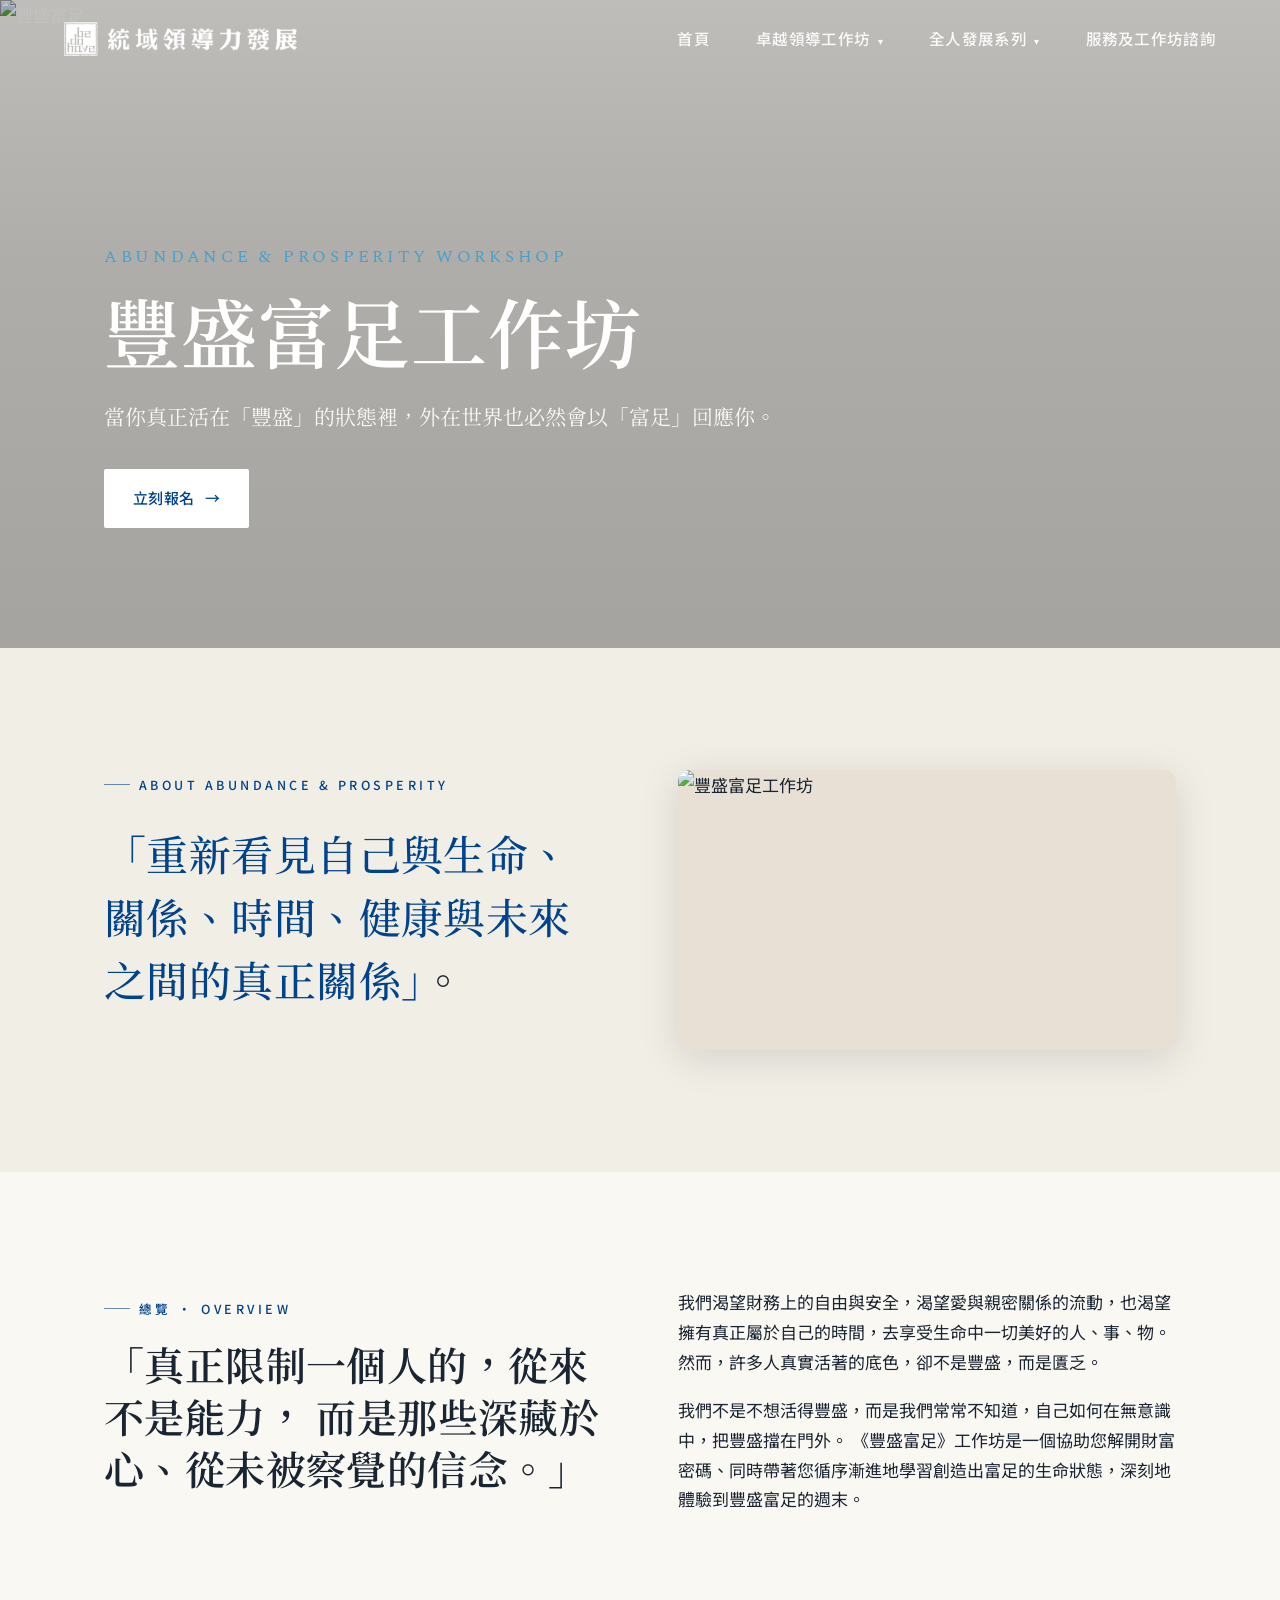
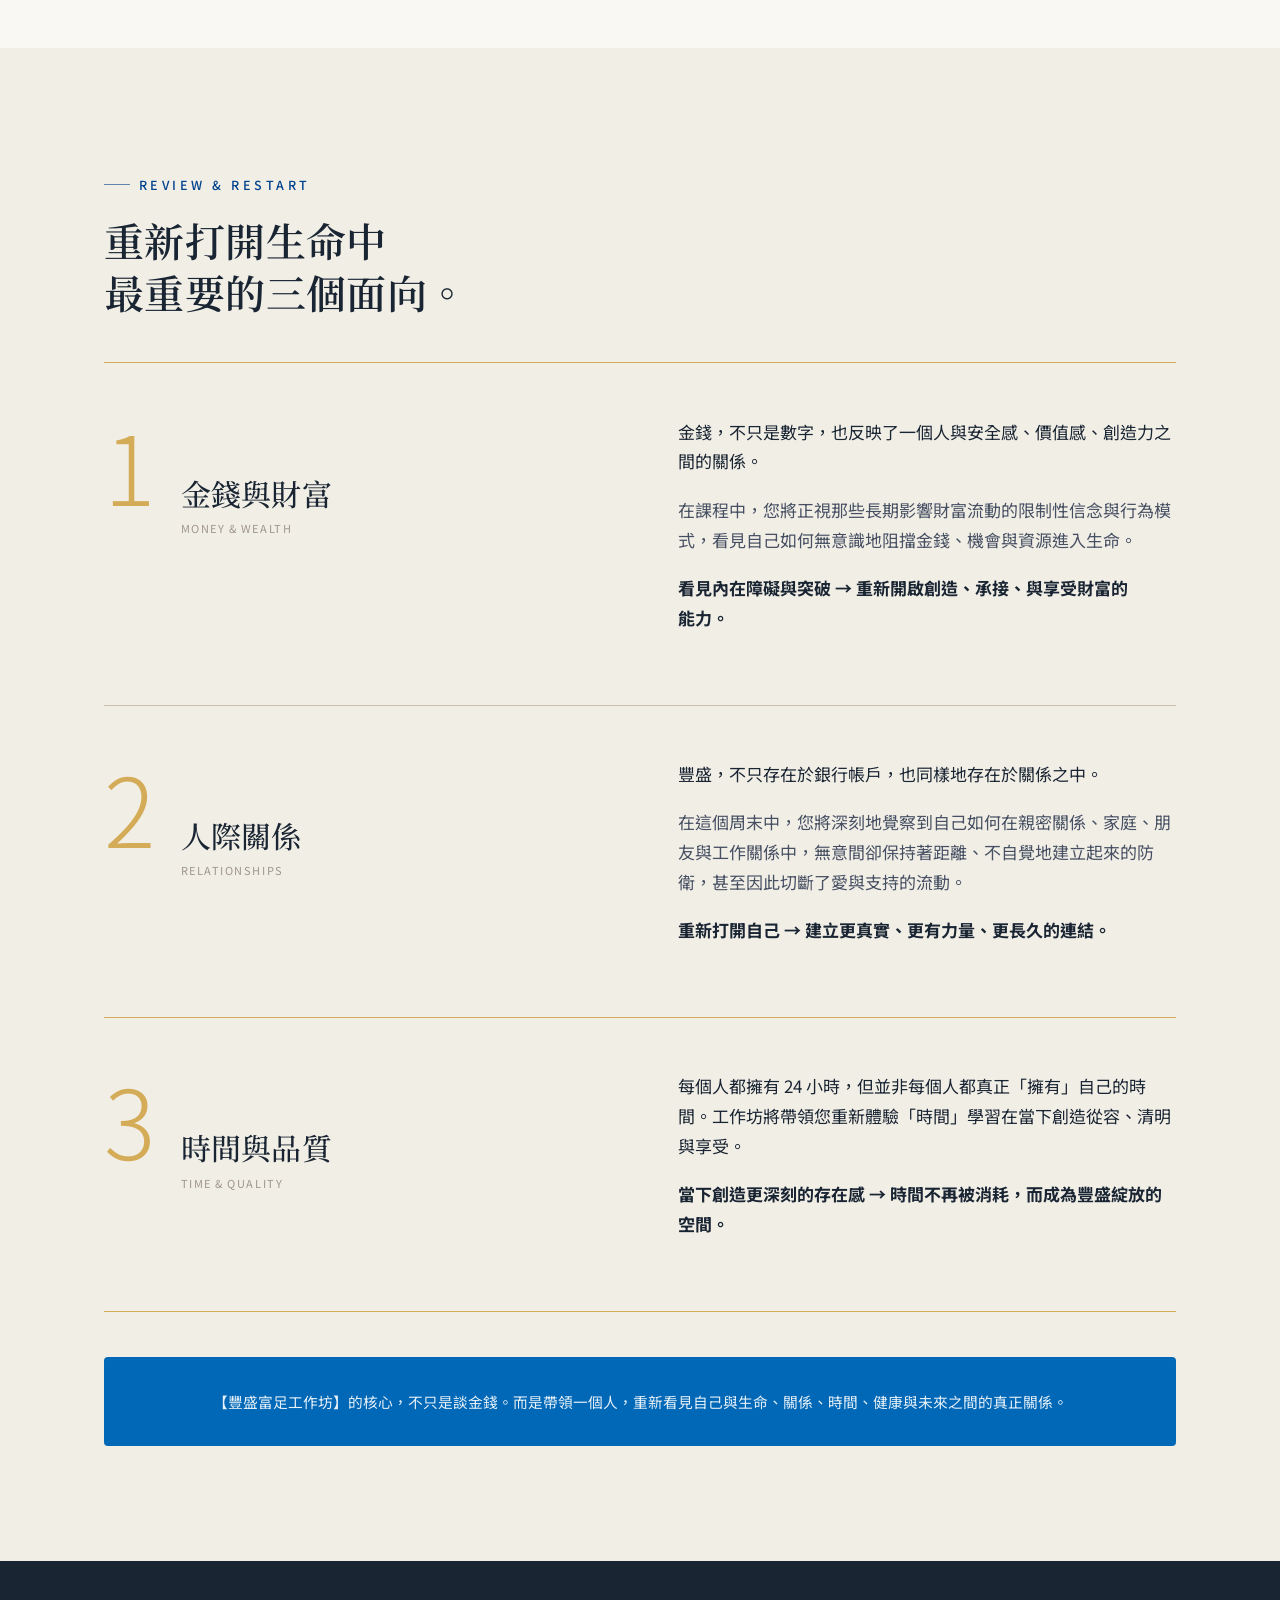
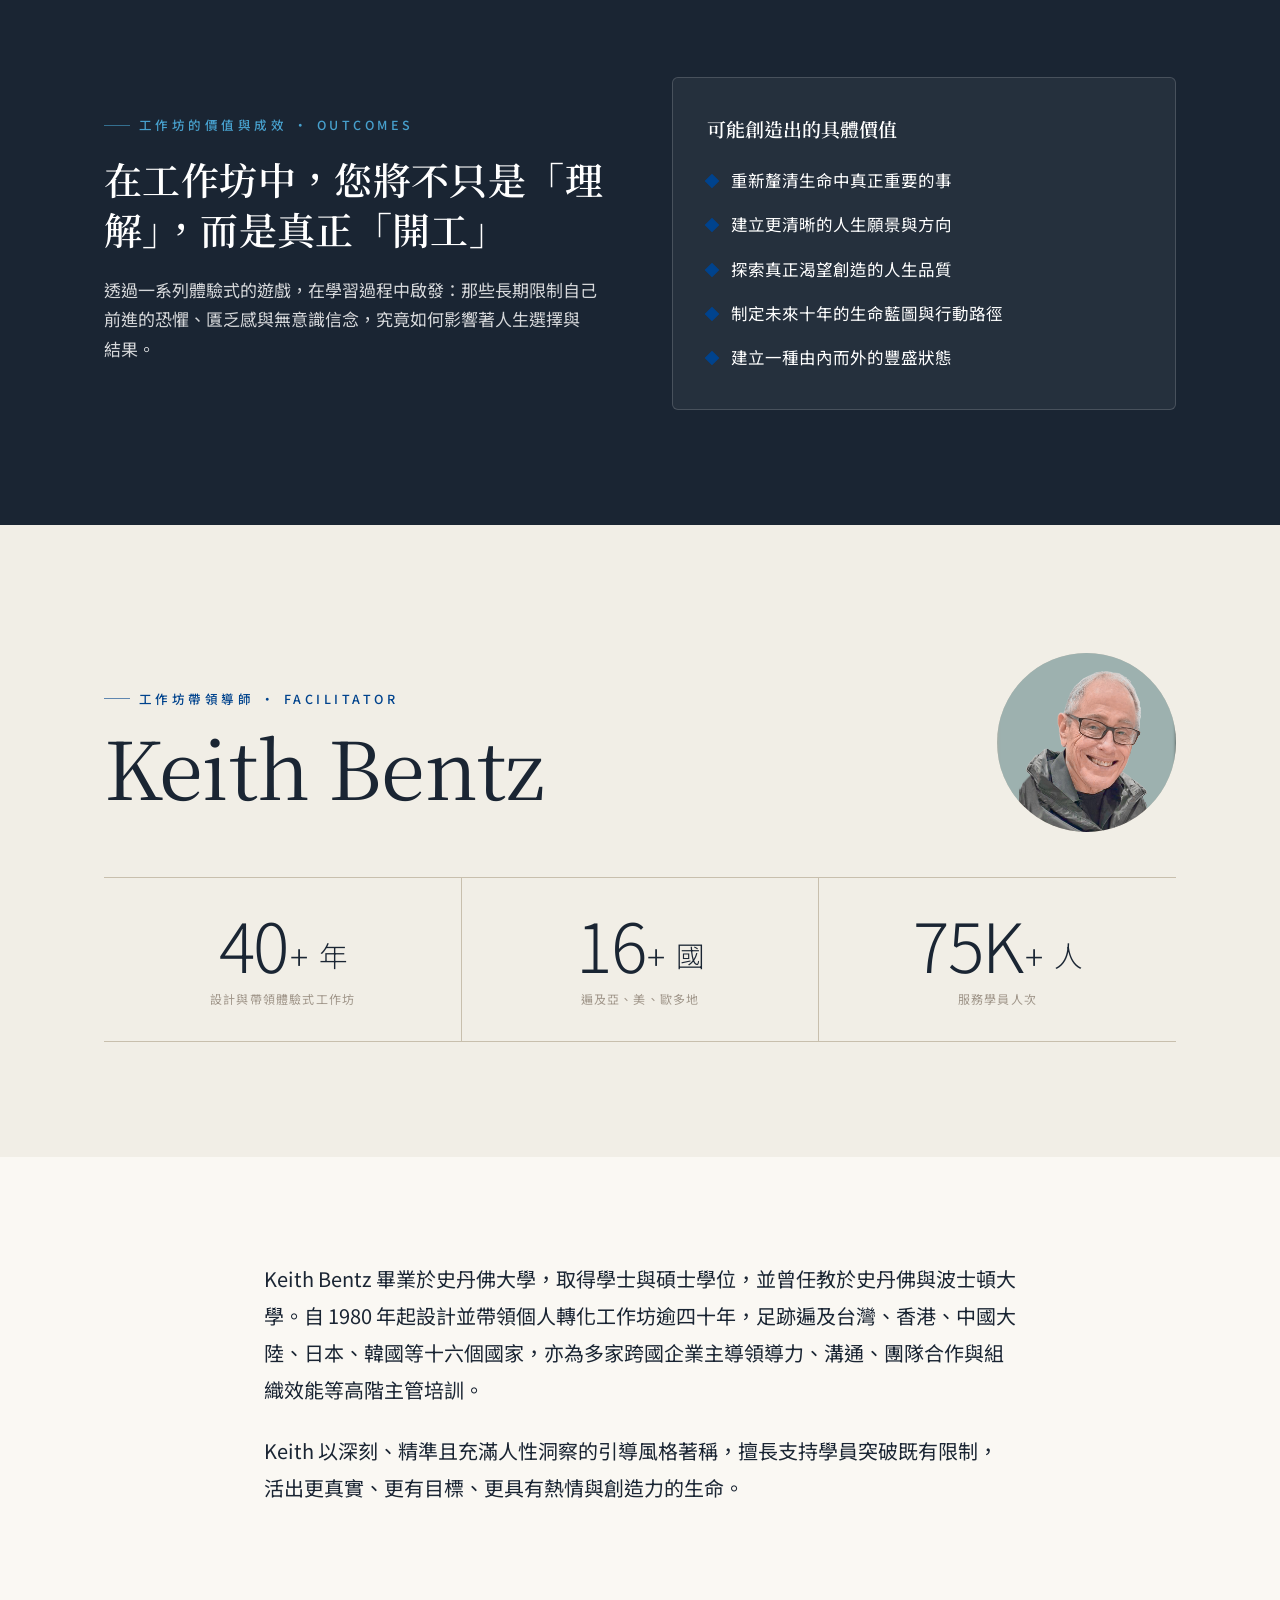
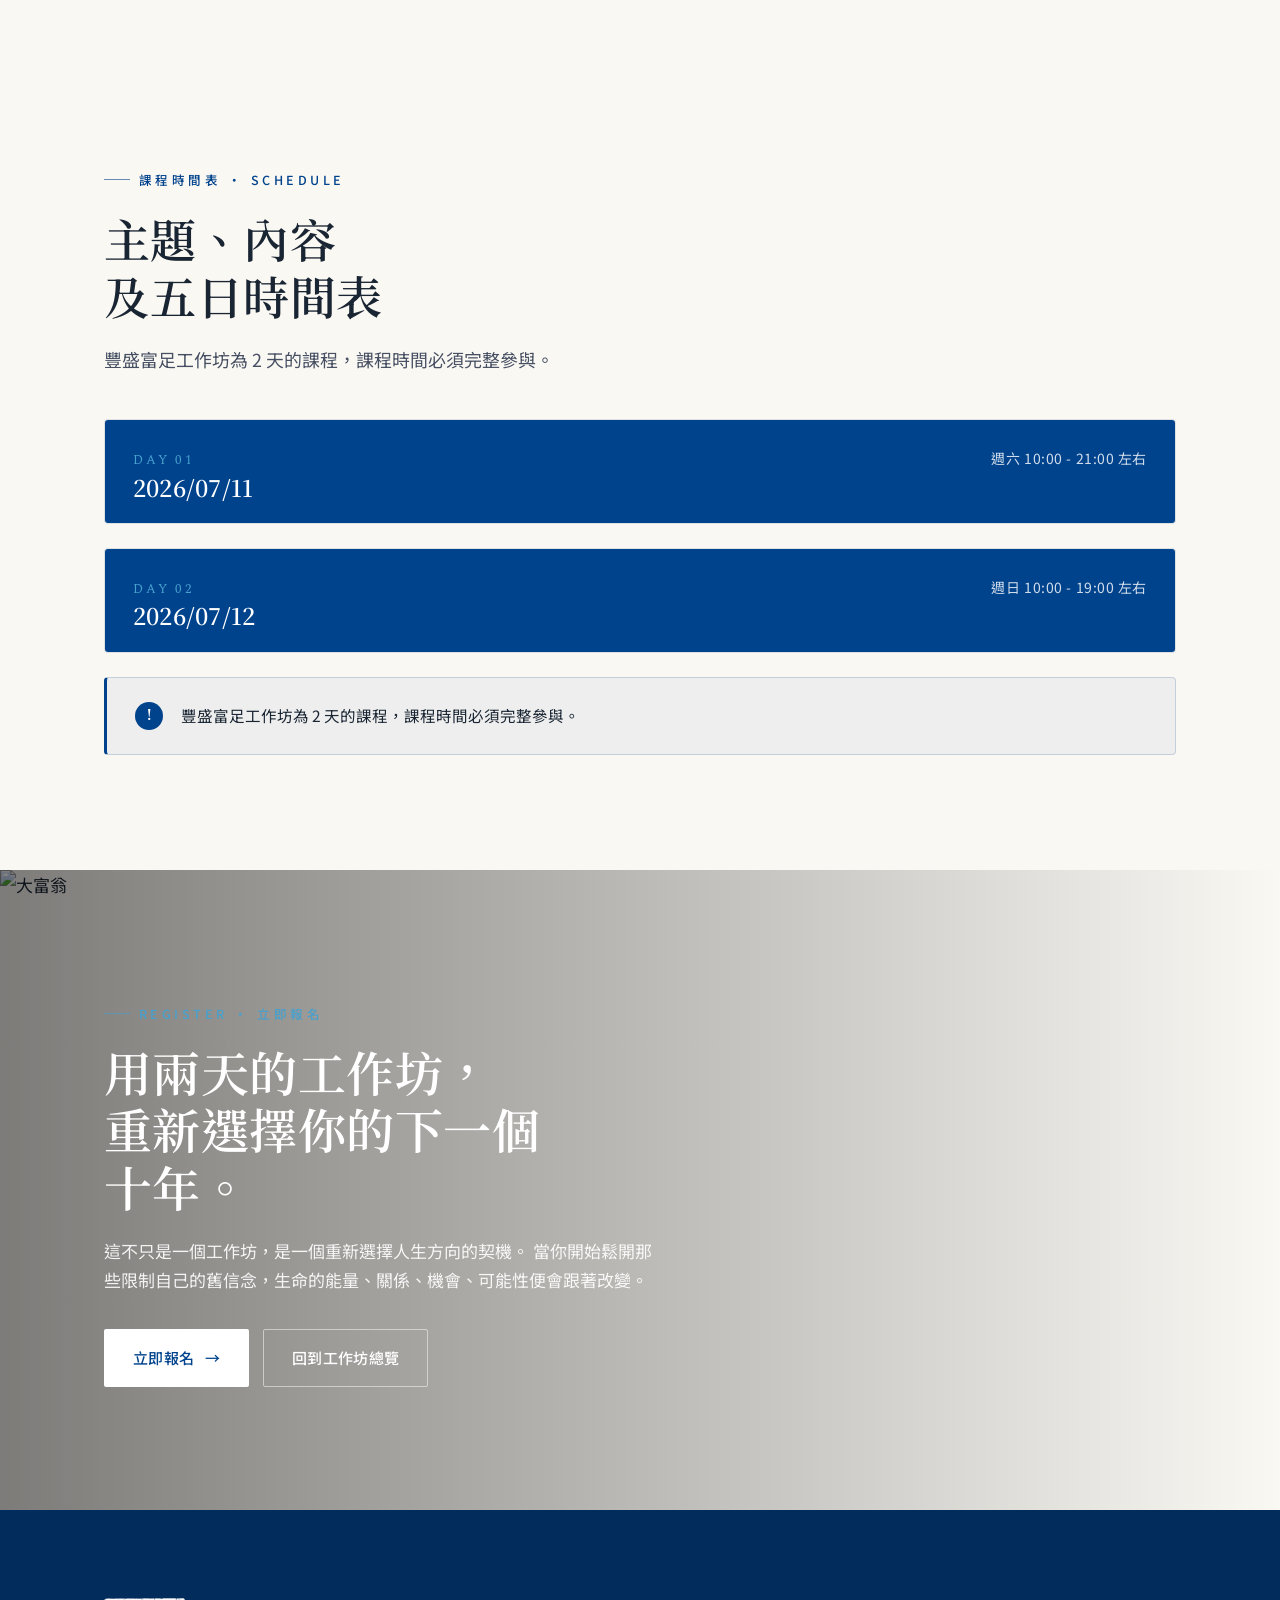
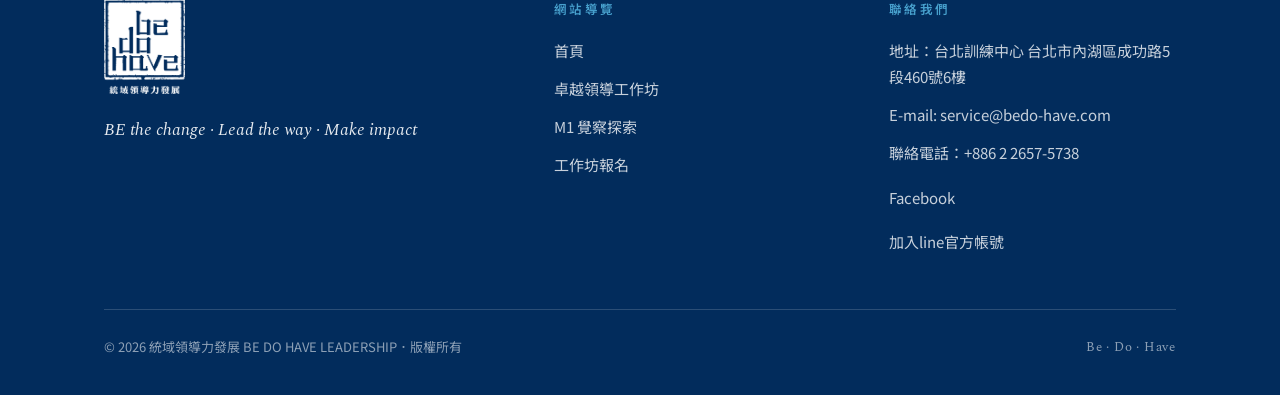
==== abundance&prosperity.html @ ea1fe6e6 "updated20260624" ====
<!DOCTYPE html>
<html lang="zh-Hant">
<head>
<meta charset="UTF-8">
<meta name="viewport" content="width=device-width, initial-scale=1">
<title>豐盛富足工作坊 Abundance & Prosperity Workshop · 統域領導力發展</title>
<meta name="description" content="豐盛富足工作坊｜Abundance & Prosperity Workshop。以「覺察」與「探索」為核心，協助學員建立穩固清晰的自我覺知能力，為後續突破與實踐奠定基礎。">
<link rel="stylesheet" href="assets/site.css">
</head>
<body data-hero data-screen-label="豐盛富足">

<!-- ============ HEADER ============ -->
 
<header class="site-header">
  <div class="bar">
    <a class="brand" href="index.html" aria-label="統域領導力發展首頁">
      <img class="logo-dark" src="assets/img/logo-horizontal.png" alt="統域領導力發展 BE DO HAVE LEADERSHIP">
      <img class="logo-white" src="assets/img/white_horizontal.png" alt="統域領導力發展">
    </a>
  
    <nav class="nav">
      <a class="navlink" href="index.html">首頁</a>
      <div class="nav-dropdown">
        <a class="navlink has-dropdown" href="workshop.html">卓越領導工作坊 <span class="dropdown-arrow">▾</span></a>
        <div class="dropdown-menu">
          <a class="dropdown-item" href="workshop.html">完整工作坊介紹</a>
          <a class="dropdown-item" href="m1.html">M1 覺察探索</a>
          <a class="dropdown-item" href="register.html">工作坊報名</a>
        </div>
      </div>
      <div class="nav-dropdown">
        <a class="navlink has-dropdown" href="">全人發展系列 <span class="dropdown-arrow">▾</span></a>
        <div class="dropdown-menu">
          <a class="dropdown-item" href="abundance&prosperity.html">豐盛富足工作坊</a>
          <a class="dropdown-item" href="https://bedo-have.my.salesforce-sites.com/ClassSchedule/apex/SignUp_Landing_Page?Course_Id=a01TL00001irDoUYAU">工作坊報名</a>
        </div>
      </div>
       <a class="navlink" href="register.html">服務及工作坊諮詢</a>
    </nav>
    <button class="menu-toggle" aria-label="開啟選單"><span></span><span></span><span></span></button>
  </div>
</header>

<!-- ============ MOBILE NAV ============ -->
<div class="mobile-nav">
  <div class="m-top">
    <img src="assets/img/logo-horizontal.png" alt="統域領導力發展">
    <button class="m-close" data-close aria-label="關閉選單">&times;</button>
  </div>
  <nav class="m-links">
    <a href="index.html">首頁<span class="en">Home</span></a>
    <div class="m-accordion">
      <button class="m-accordion-toggle" aria-expanded="false">
        <span class="m-accordion-label">卓越領導工作坊<span class="en">Beyond Excellence Leadership</span></span>
        <span class="m-arrow">▾</span>
      </button>
      <div class="m-accordion-body">
        <a href="workshop.html">完整工作坊介紹<span class="en">Full Workshop</span></a>
        <a href="m1.html">M1 覺察探索<span class="en">Module 1 · Awareness</span></a>
        <a href="register.html">工作坊報名<span class="en">Register</span></a>
      </div>
    </div>
    <div class="m-accordion">
      <button class="m-accordion-toggle" aria-expanded="false">
        <span class="m-accordion-label">全人發展系列<span class="en">Holistic Growth Series</span></span>
        <span class="m-arrow">▾</span>
      </button>
      <div class="m-accordion-body">
        <a href="abundance&prosperity.html">豐盛富足工作坊<span class="en">Abundance & Prosperity</span></a>
      </div>
    </div>
  </nav>
  <div class="m-cta"><a class="btn btn-primary" href="register.html">服務及工作坊諮詢<span class="arr">→</span></a></div>
</div>


<!-- PAGE HERO -->
<section class="page-hero" data-screen-label="M1 Hero">
  <div class="hero-bg"><img src="assets/img/Abundance&prosperity.jpg" alt="豐盛富足"></div>
  <div class="ph-inner">
    <span class="module-tag">Abundance & Prosperity Workshop</span>
    <h1>豐盛富足工作坊</h1>
    <p class="ph-lead">當你真正活在「豐盛」的狀態裡，外在世界也必然會以「富足」回應你。</p>
    <div class="hero-actions">
      <a class="btn btn-light" href="https://bedo-have.my.salesforce-sites.com/ClassSchedule/apex/SignUp_Landing_Page?Course_Id=a01TL00001irDoUYAU">立刻報名<span class="arr">→</span></a>
      <!--<a class="btn btn-outline-light" href="#schedule">課程時間表</a>-->
    </div>
  </div>
</section>

<!-- Quote / Introduction -->
<section class="section bg-paper-2" data-screen-label="適合對象">
  <div class="wrap">
    <div class="grid cols-2" style="gap:clamp(32px,6vw,80px);align-items:center;">

      <!-- 左側：文字區塊 -->
      <div class="reveal">
        <span class="eyebrow">ABOUT ABUNDANCE & PROSPERITY</span>
        <p class="pullquote" style="margin-top:26px;"><span class="accent">「重新看見自己與生命、關係、時間、健康與未來之間的真正關係」</span>。</p>
        <!--<p class="muted" style="margin-top:24px;">豐盛富足工作坊，是一場有著深度的覺察，同時又具有轉化生命經驗的饗宴，從匱乏走向真正的豐盛富足。</p>-->
      </div>

      <!-- 右側：影片區塊（若無影片可替換為照片） -->
      <div class="reveal d1">

        <!-- ★ 有影片時：取消下方 video 的註解，並填入影片 src；同時將照片區塊整段刪除或加上 display:none -->
        <!--
        <div style="position:relative;width:100%;padding-top:56.25%;border-radius:12px;overflow:hidden;box-shadow:0 8px 40px rgba(0,0,0,.12);">
          <video
            src="assets/video/abundance-intro.mp4"
            poster="assets/img/abundance-video-cover.jpg"
            controls
            playsinline
            style="position:absolute;inset:0;width:100%;height:100%;object-fit:cover;">
          </video>
        </div>
        -->

        <!-- ★ 無影片時：替換照片，將 src 改為實際圖片路徑 -->
        <div style="position:relative;width:100%;border-radius:12px;overflow:hidden;box-shadow:0 8px 40px rgba(0,0,0,.12);aspect-ratio:16/9;background:#e8e0d4;">
          <img
            src="assets/img/Abundance&prosperity_insert.jpg"
            alt="豐盛富足工作坊"
            style="width:100%;height:100%;object-fit:cover;display:block;">
        </div>

      </div>
    </div>
  </div>
</section>


<!-- OVERVIEW -->
<section class="section" data-screen-label="總覽">
  <div class="wrap">
    <div class="grid cols-2" style="gap:clamp(32px,6vw,84px);align-items:start;">
      <div class="reveal">
        <span class="eyebrow">總覽 · Overview</span>
        <h2 style="font-size:clamp(27px,3.4vw,40px);margin-top:18px;line-height:1.3;">「真正限制一個人的，從來不是能力， 而是那些深藏於心、從未被察覺的信念。」</h2>
      </div>
      <div class="reveal d1">
        <p>我們渴望財務上的自由與安全，渴望愛與親密關係的流動，也渴望擁有真正屬於自己的時間，去享受生命中一切美好的人、事、物。然而，許多人真實活著的底色，卻不是豐盛，而是匱乏。</p>
        <!-- <p class="muted">金錢 似乎總是不夠；即使收入增加，內心仍擔心失去；<br> 
          <br>
          愛情與關係 令人渴望，卻也令人受傷、防衛、退縮；
          <br>
          <br>
          時間 明明每天都有二十四小時，卻總像被責任、工作與壓力一點一滴吞沒。</p>
        -->
        <p>我們不是不想活得豐盛，而是我們常常不知道，自己如何在無意識中，把豐盛擋在門外。
          《豐盛富足》工作坊是一個協助您解開財富密碼、同時帶著您循序漸進地學習創造出富足的生命狀態，深刻地體驗到豐盛富足的週末。</p>
        </p>
      </div>
    </div>
  </div>
</section>


<!-- THREE ASPECTS -->
<section class="section bg-paper-2" data-screen-label="三個面向">
  <div class="wrap">

    <!-- Header -->
    <div class="reveal" style="margin-bottom:clamp(28px,3.5vw,48px);">
      <span class="eyebrow">Review & Restart</span>
      <h2 style="font-size:clamp(27px,3.4vw,40px);margin-top:18px;line-height:1.3;">重新打開生命中<br>最重要的三個面向。</h2>
    </div>

    <hr style="border:none;border-top:1px solid #d4ab57;">

    <!-- 1. 金錢與財富 -->
    <div class="grid cols-2 reveal" style="gap:clamp(32px,6vw,80px);align-items:start;padding:clamp(28px,3.5vw,52px) 0;">
      <div style="display:flex;align-items:baseline;gap:clamp(16px,2vw,28px);">
        <span style="font-size:clamp(60px,7.5vw,108px);line-height:1;color:#d4ab57;font-weight:300;flex-shrink:0;">1</span>
        <div>
          <h3 style="font-size:clamp(20px,2.4vw,30px);margin:0;font-weight:500;">金錢與財富</h3>
          <span style="font-size:11px;letter-spacing:.14em;color:#a0968a;text-transform:uppercase;display:block;margin-top:8px;">MONEY &amp; WEALTH</span>
        </div>
      </div>
      <div>
        <p>金錢，不只是數字，也反映了一個人與安全感、價值感、創造力之間的關係。</p>
        <p class="muted">在課程中，您將正視那些長期影響財富流動的限制性信念與行為模式，看見自己如何無意識地阻擋金錢、機會與資源進入生命。</p>
        <p style="margin-top:18px;"><strong>看見內在障礙與突破 → 重新開啟創造、承接、與享受財富的能力。</strong></p>
      </div>
    </div>

    <hr style="border:none;border-top:1px solid #c8bfad;">

    <!-- 2. 人際關係 -->
    <div class="grid cols-2 reveal d1" style="gap:clamp(32px,6vw,80px);align-items:start;padding:clamp(28px,3.5vw,52px) 0;">
      <div style="display:flex;align-items:baseline;gap:clamp(16px,2vw,28px);">
        <span style="font-size:clamp(60px,7.5vw,108px);line-height:1;color:#d4ab57;font-weight:300;flex-shrink:0;">2</span>
        <div>
          <h3 style="font-size:clamp(20px,2.4vw,30px);margin:0;font-weight:500;">人際關係</h3>
          <span style="font-size:11px;letter-spacing:.14em;color:#a0968a;text-transform:uppercase;display:block;margin-top:8px;">RELATIONSHIPS</span>
        </div>
      </div>
      <div>
        <p>豐盛，不只存在於銀行帳戶，也同樣地存在於關係之中。</p>
        <p class="muted">在這個周末中，您將深刻地覺察到自己如何在親密關係、家庭、朋友與工作關係中，無意間卻保持著距離、不自覺地建立起來的防衛，甚至因此切斷了愛與支持的流動。</p>
        <p style="margin-top:18px;"><strong>重新打開自己 → 建立更真實、更有力量、更長久的連結。</strong></p>
      </div>
    </div>

    <hr style="border:none;border-top:1px solid #d4ab57;">

    <!-- 3. 時間與品質 -->
    <div class="grid cols-2 reveal d2" style="gap:clamp(32px,6vw,80px);align-items:start;padding:clamp(28px,3.5vw,52px) 0;">
      <div style="display:flex;align-items:baseline;gap:clamp(16px,2vw,28px);">
        <span style="font-size:clamp(60px,7.5vw,108px);line-height:1;color:#d4ab57;font-weight:300;flex-shrink:0;">3</span>
        <div>
          <h3 style="font-size:clamp(20px,2.4vw,30px);margin:0;font-weight:500;">時間與品質</h3>
          <span style="font-size:11px;letter-spacing:.14em;color:#a0968a;text-transform:uppercase;display:block;margin-top:8px;">TIME &amp; QUALITY</span>
        </div>
      </div>
      <div>
        <p>每個人都擁有 24 小時，但並非每個人都真正「擁有」自己的時間。工作坊將帶領您重新體驗「時間」學習在當下創造從容、清明與享受。</p>
        <p style="margin-top:18px;"><strong>當下創造更深刻的存在感 → 時間不再被消耗，而成為豐盛綻放的空間。</strong></p>
      </div>
    </div>

    <hr style="border:none;border-top:1px solid #d4ab57;">

    <!-- Bottom banner -->
    <div class="reveal" style="background:#0068B7;padding:clamp(18px,2.5vw,32px) clamp(24px,4vw,52px);margin-top:clamp(28px,3.5vw,48px);text-align:center;border-radius:4px;">
      <p style="color:rgba(255,255,255,.9);margin:0;font-size:clamp(13px,1.15vw,15px);line-height:1.75;">【豐盛富足工作坊】的核心，不只是談金錢。而是帶領一個人，重新看見自己與生命、關係、時間、健康與未來之間的真正關係。</p>
    </div>

  </div>
</section>


<!-- VALUE -->
<section class="section bg-ink" data-screen-label="價值與成效">
  <div class="wrap">
    <div class="grid cols-2" style="gap:clamp(32px,5vw,72px);align-items:center;">
      <div class="reveal">
        <span class="eyebrow light">工作坊的價值與成效 · Outcomes</span>
        <h2 style="color:#fff;font-size:clamp(26px,3.2vw,38px);margin-top:18px;line-height:1.32;">在工作坊中，您將不只是「理解」，而是真正「開工」</h2>
        <p style="color:rgba(255,255,255,.82);margin-top:20px;">透過一系列體驗式的遊戲，在學習過程中啟發：那些長期限制自己前進的恐懼、匱乏感與無意識信念，究竟如何影響著人生選擇與結果。</p>
      </div>
      <div class="reveal d1 value-panel">
        <span class="vp-title">可能創造出的具體價值</span>
        <ul class="tick-list solid" style="gap:18px;margin-top:22px;">
          <li style="color:#fff;">重新釐清生命中真正重要的事</li>
          <li style="color:#fff;">建立更清晰的人生願景與方向</li>
          <li style="color:#fff;">探索真正渴望創造的人生品質</li>
          <li style="color:#fff;">制定未來十年的生命藍圖與行動路徑</li>
          <li style="color:#fff;">建立一種由內而外的豐盛狀態</li>
        </ul>
      </div>
    </div>
  </div>
</section>

<!--
 METHOD SPLIT 
<section class="section" data-screen-label="教學配比">
  <div class="wrap">
    <div class="sec-head reveal" style="max-width:720px;">
      <span class="eyebrow">統整多元教學法 · Methodology</span>
      <h2>四種學習模式的<br>時間配比</h2>
      <p class="sec-lead">教學方法整合了五種國際上最受推崇的成人教育訓練模式。多元且豐富的帶領方式，有效引發學員的主動性與參與程度，大幅提升探索的層次。</p>
    </div>
    <div class="grid cols-2 reveal d1" style="margin-top:48px;gap:clamp(32px,5vw,72px);align-items:center;">
      <div>
        <div class="split-bar">
          <span style="width:40%;background:var(--indigo);"></span>
          <span style="width:20%;background:var(--blue-500);"></span>
          <span style="width:20%;background:var(--blue-400);"></span>
          <span style="width:20%;background:var(--brand-gray);"></span>
        </div>
        <div class="split-legend">
          <div class="sl-row"><span class="dot" style="background:var(--indigo);"></span><span class="sl-name">體驗式及轉化式學習</span><span class="sl-pct">40%</span></div>
          <div class="sl-row"><span class="dot" style="background:var(--blue-500);"></span><span class="sl-name">概念講授</span><span class="sl-pct">20%</span></div>
          <div class="sl-row"><span class="dot" style="background:var(--blue-400);"></span><span class="sl-name">一對一教練指導</span><span class="sl-pct">20%</span></div>
          <div class="sl-row"><span class="dot" style="background:var(--brand-gray);"></span><span class="sl-name">成長小組</span><span class="sl-pct">20%</span></div>
        </div>
      </div>
      <div>
        <p class="muted" style="margin:0;">體驗式與轉化式學習透過沉浸式練習，同時調動身體、思維與情感；概念講授建立領導力理論基礎；一對一教練提供個別化洞察與回饋；成長小組則透過同儕反思，將學習應用於真實生活。工作坊以發揮多元學習方法的綜效，協助學員逐步積累學習的深度與廣度。</p>
      </div>
    </div>
  </div>
</section>
-->

<!-- INSTRUCTOR -->
<!-- ↕ 與上方區塊的間距：調整 padding-top（目前 80px→120px，範圍建議 80px–160px） -->
<section class="section bg-paper-2" data-screen-label="帶領導師" style="padding-top:clamp(80px,10vw,160px);">
  <div class="wrap">

    <!-- 導師名牌：左側文字 + 右側圓形照片 -->
    <div style="display:grid;grid-template-columns:1fr auto;align-items:center;gap:clamp(24px,4vw,60px);">
      <div class="reveal">
        <span class="eyebrow">工作坊帶領導師 · Facilitator</span>
        <h2 style="font-size:clamp(38px,6.5vw,80px);font-weight:400;letter-spacing:-.01em;margin-top:14px;line-height:1.05;">Keith Bentz</h2>
      </div>
      <!-- ★ 圓形照片：將 src 替換為實際照片路徑（如 assets/img/keith-bentz.jpg） -->
      <div class="reveal d1" style="width:clamp(120px,14vw,196px);height:clamp(120px,14vw,196px);border-radius:50%;overflow:hidden;flex-shrink:0;background:#d4c9bb;">
        <img src="assets/img/keith.png" alt="Keith Bentz 導師照片"
          style="width:100%;height:100%;object-fit:cover;display:block;">
      </div>
    </div>

    <!-- 數據列 -->
    <div class="reveal" style="margin-top:clamp(28px,3.5vw,48px);display:grid;grid-template-columns:repeat(3,1fr);border-top:1.5px solid #c8bfad;border-bottom:1.5px solid #c8bfad;">
      <div style="padding:clamp(20px,2.5vw,36px) clamp(12px,2vw,24px);text-align:center;">
        <div style="font-size:clamp(40px,5.5vw,68px);font-weight:300;line-height:1;letter-spacing:-.02em;">40<span style="font-size:.5em;vertical-align:.1em;margin-left:2px;">+</span>&thinsp;<span style="font-size:.42em;vertical-align:.2em;">年</span></div>
        <div style="margin-top:10px;font-size:12px;letter-spacing:.1em;color:#a0968a;text-transform:uppercase;">設計與帶領體驗式工作坊</div>
      </div>
      <div style="padding:clamp(20px,2.5vw,36px) clamp(12px,2vw,24px);text-align:center;border-left:1px solid #c8bfad;border-right:1px solid #c8bfad;">
        <div style="font-size:clamp(40px,5.5vw,68px);font-weight:300;line-height:1;letter-spacing:-.02em;">16<span style="font-size:.5em;vertical-align:.1em;margin-left:2px;">+</span>&thinsp;<span style="font-size:.42em;vertical-align:.2em;">國</span></div>
        <div style="margin-top:10px;font-size:12px;letter-spacing:.1em;color:#a0968a;text-transform:uppercase;">遍及亞、美、歐多地</div>
      </div>
      <div style="padding:clamp(20px,2.5vw,36px) clamp(12px,2vw,24px);text-align:center;">
        <div style="font-size:clamp(40px,5.5vw,68px);font-weight:300;line-height:1;letter-spacing:-.02em;">75K<span style="font-size:.5em;vertical-align:.1em;margin-left:2px;">+</span>&thinsp;<span style="font-size:.42em;vertical-align:.2em;">人</span></div>
        <div style="margin-top:10px;font-size:12px;letter-spacing:.1em;color:#a0968a;text-transform:uppercase;">服務學員人次</div>
      </div>
    </div>

  </div>
</section>

<!-- INSTRUCTOR BIO -->
<!-- ↕ 與上方導師卡片的間距：調整 padding-top（目前 80px→120px，範圍建議 60px–140px） -->
<section class="section" data-screen-label="導師介紹" style="padding-top:clamp(60px,8vw,120px);">
  <div class="narrow">
    <div class="reveal">
      <p style="font-size:clamp(17px,1.8vw,20px);line-height:1.85;">Keith Bentz 畢業於史丹佛大學，取得學士與碩士學位，並曾任教於史丹佛與波士頓大學。自 1980 年起設計並帶領個人轉化工作坊逾四十年，足跡遍及台灣、香港、中國大陸、日本、韓國等十六個國家，亦為多家跨國企業主導領導力、溝通、團隊合作與組織效能等高階主管培訓。</p>
      <p style="font-size:clamp(17px,1.8vw,20px);line-height:1.85;margin-top:24px;">Keith 以深刻、精準且充滿人性洞察的引導風格著稱，擅長支持學員突破既有限制，活出更真實、更有目標、更具有熱情與創造力的生命。</p>
    </div>
  </div>
</section>

<!-- SCHEDULE -->
<section class="section" id="schedule" data-screen-label="課程時間表">
  <div class="wrap">
    <div class="sec-head reveal" style="max-width:720px;">
      <span class="eyebrow">課程時間表 · Schedule</span>
      <h2>主題、內容<br>及五日時間表</h2>
      <p class="sec-lead">豐盛富足工作坊為 2 天的課程，課程時間必須完整參與。</p>
    </div>

    <div style="margin-top:44px;">
      <!-- Day 1 -->
      <div class="day-block reveal d1">
        <div class="day-head"><div><span class="d-num">Day 01</span><h3>2026/07/11</h3></div><span class="d-when">週六 10:00 - 21:00 左右</span></div>
        <!--
        <table class="sched"><tbody>
          <tr><td class="s-time">18:00–18:30</td><td class="s-topic">報到</td><td class="s-detail">學員簽到與課程準備</td></tr>
          <tr><td class="s-time">18:30–21:00</td><td class="s-topic">課程範疇設立</td><td class="s-detail">釐清參與目的／三模組導航／教學法介紹／M1 關鍵態度／創造價值方法／基本守則建立</td></tr>
          <tr><td class="s-time">21:00–23:00</td><td class="s-topic">關鍵區分：誠實 vs. 信任</td><td class="s-detail">主題定向／體驗式活動／洞見分享／自動化模式介紹</td></tr>
          <tr><td class="s-time">23:00–23:30</td><td class="s-topic">成長小組會議</td><td class="s-detail">分組建立支持系統／分享背景與參與目的</td></tr>
          <tr class="rest"><td class="s-time">23:30</td><td class="s-topic" colspan="2">課程結束</td></tr>
        </tbody></table>
        -->
      </div>
      <!-- Day 2 -->
      <div class="day-block reveal d1">
        <div class="day-head"><div><span class="d-num">Day 02</span><h3>2026/07/12</h3></div><span class="d-when">週日 10:00 - 19:00 左右</span></div>
        <!--
        <table class="sched"><tbody>
          <tr><td class="s-time">08:30–09:00</td><td class="s-topic">簽到</td><td class="s-detail"></td></tr>
          <tr><td class="s-time">09:00–10:00</td><td class="s-topic">分享時間</td><td class="s-detail">大組分享／講師回饋與指導</td></tr>
          <tr><td class="s-time">10:00–12:00</td><td class="s-topic">觀點 vs. 結果</td><td class="s-detail">信念與價值觀區分／投射與結果關聯</td></tr>
          <tr class="rest"><td class="s-time">12:00–13:30</td><td class="s-topic" colspan="2">午餐 · 成長小組聚會</td></tr>
          <tr><td class="s-time">13:30–14:30</td><td class="s-topic">必須 vs. 選擇</td><td class="s-detail">思想挑戰與辯證</td></tr>
          <tr class="rest"><td class="s-time">14:30–15:00</td><td class="s-topic" colspan="2">休息</td></tr>
          <tr><td class="s-time">15:00–18:00</td><td class="s-topic">受害者 vs. 負責任</td><td class="s-detail">案例分享／體驗式練習／區分重點</td></tr>
          <tr class="rest"><td class="s-time">18:00–19:30</td><td class="s-topic" colspan="2">晚餐 · 成長小組聚會</td></tr>
          <tr><td class="s-time">19:30–21:00</td><td class="s-topic">企圖心 vs. 結果</td><td class="s-detail">創造結果的方法</td></tr>
          <tr><td class="s-time">21:30–23:00</td><td class="s-topic">贏的方法</td><td class="s-detail">行得通的策略</td></tr>
          <tr class="rest"><td class="s-time">23:00</td><td class="s-topic" colspan="2">課程結束</td></tr>
        </tbody></table>
         -->
      </div>
      <!-- Day 3
      <div class="day-block reveal d1">
        <div class="day-head"><div><span class="d-num">Day 03</span><h3>承諾、渴望與自覺的選擇</h3></div><span class="d-when">週六全天</span></div>
        <table class="sched"><tbody>
          <tr><td class="s-time">08:30–09:00</td><td class="s-topic">簽到</td><td class="s-detail"></td></tr>
          <tr><td class="s-time">09:00–12:00</td><td class="s-topic">洞見提煉</td><td class="s-detail">分享學習／講師指導</td></tr>
          <tr><td class="s-time">12:00–12:30</td><td class="s-topic">成長小組分享</td><td class="s-detail">覺察與體驗交流</td></tr>
          <tr class="rest"><td class="s-time">12:30–14:00</td><td class="s-topic" colspan="2">午餐</td></tr>
          <tr><td class="s-time">14:00–15:30</td><td class="s-topic">承諾 vs. 結果</td><td class="s-detail">面對結果／打破舊模式</td></tr>
          <tr class="rest"><td class="s-time">15:30–16:00</td><td class="s-topic" colspan="2">休息</td></tr>
          <tr><td class="s-time">16:00–17:30</td><td class="s-topic">渴望 vs. 100%</td><td class="s-detail">自我實現與限制突破</td></tr>
          <tr><td class="s-time">18:00–19:30</td><td class="s-topic">誠實 vs. 回應</td><td class="s-detail">投射與陰影探索</td></tr>
          <tr class="rest"><td class="s-time">19:30–21:00</td><td class="s-topic" colspan="2">晚餐 · 成長小組聚會</td></tr>
          <tr><td class="s-time">21:00–23:00</td><td class="s-topic">自覺的選擇</td><td class="s-detail">停–看–選擇／爐邊談話</td></tr>
          <tr class="rest"><td class="s-time">23:00</td><td class="s-topic" colspan="2">課程結束</td></tr>
        </tbody></table>
      </div>
      Day 4 
      <div class="day-block reveal d1">
        <div class="day-head"><div><span class="d-num">Day 04</span><h3>整合 · BE–DO–HAVE · 結業</h3></div><span class="d-when">週日全天</span></div>
        <table class="sched"><tbody>
          <tr><td class="s-time">08:30–09:00</td><td class="s-topic">簽到</td><td class="s-detail"></td></tr>
          <tr><td class="s-time">09:00–11:00</td><td class="s-topic">分享與整合</td><td class="s-detail">覺察與下一步</td></tr>
          <tr><td class="s-time">11:30–12:30</td><td class="s-topic">BE–DO–HAVE</td><td class="s-detail">人生理念辯證</td></tr>
          <tr class="rest"><td class="s-time">12:30–14:00</td><td class="s-topic" colspan="2">午餐 · 成長小組聚會</td></tr>
          <tr><td class="s-time">14:00–15:00</td><td class="s-topic">Module 2 介紹</td><td class="s-detail">範疇與工具箱</td></tr>
          <tr><td class="s-time">16:00–17:00</td><td class="s-topic">人際關係工作坊</td><td class="s-detail">體驗式練習</td></tr>
          <tr><td class="s-time">17:00–17:30</td><td class="s-topic">24 小時行動目標</td><td class="s-detail">設定行動承諾</td></tr>
          <tr><td class="s-time">17:30–18:00</td><td class="s-topic">結業式</td><td class="s-detail"></td></tr>
          <tr class="rest"><td class="s-time">18:00</td><td class="s-topic" colspan="2">課程結束</td></tr>
        </tbody></table>
      </div>
       Day 5 
      <div class="day-block reveal d1">
        <div class="day-head"><div><span class="d-num">Day 05</span><h3>回顧 · 展望未來</h3></div><span class="d-when">週一晚間</span></div>
        <table class="sched"><tbody>
          <tr><td class="s-time">19:00–19:30</td><td class="s-topic">簽到</td><td class="s-detail"></td></tr>
          <tr><td class="s-time">19:30–20:00</td><td class="s-topic">分享時間</td><td class="s-detail">課程後實踐回饋</td></tr>
          <tr><td class="s-time">20:00–21:00</td><td class="s-topic">課程回顧</td><td class="s-detail">創造價值方法／關鍵區分</td></tr>
          <tr><td class="s-time">21:15–22:00</td><td class="s-topic">展望未來</td><td class="s-detail">宣告 vs. 目標／年度目標設定</td></tr>
          <tr><td class="s-time">22:00–22:30</td><td class="s-topic">進階學習 M2</td><td class="s-detail">價值分析與下一步選擇</td></tr>
          <tr class="rest"><td class="s-time">22:30</td><td class="s-topic" colspan="2">課程結束</td></tr>
        </tbody></table>
      </div>
    </div>
    -->

    <div class="reveal d1 note-box" style="margin-top:8px;">
      <span class="note-mark">!</span>
      <p>豐盛富足工作坊為 2 天的課程，課程時間必須完整參與。</p>
    </div>
  </div>
</section>

<!-- CTA -->
<section class="figure-full" data-screen-label="結尾行動">
  <img src="assets/img/Abundance&prosperity_monopoly.jpg" 
  alt="大富翁" 
  style="object-position:center 30%;">
  
  <div style="position:absolute;inset:0;background:linear-gradient(90deg,rgba(0, 0, 0, 0.5),rgba(23, 30, 40, 0));display:flex;align-items:center;">
    <div class="wrap" style="width:100%;">
      <div class="reveal" style="max-width:560px;color:#fff;">
        <span class="eyebrow light">REGISTER · 立即報名</span>
        <h2 style="color:#fff;font-size:clamp(28px,4vw,48px);margin-top:18px;line-height:1.2;">用兩天的工作坊，<br>重新選擇你的下一個<br>十年。</h2>
        <p style="color:rgba(255,255,255,.9);margin-top:20px;">這不只是一個工作坊，是一個重新選擇人生方向的契機。 當你開始鬆開那些限制自己的舊信念，生命的能量、關係、機會、可能性便會跟著改變。</p>
        <div class="hero-actions">
          <a class="btn btn-light" href="https://bedo-have.my.salesforce-sites.com/ClassSchedule/apex/SignUp_Landing_Page?Course_Id=a01TL00001irDoUYAU">立即報名 <span class="arr">→</span></a>
          <a class="btn btn-outline-light" href="abundance&prosperity.html">回到工作坊總覽</a>
        </div>
      </div>
    </div>
  </div>
</section>

<!-- ============ FOOTER ============ -->
<footer class="site-footer" data-screen-label="頁尾">
  <div class="wrap">
    <div class="footer-top">
      <div class="footer-brand">
        <img src="assets/img/white_vertical.png" alt="統域領導力發展">
        <p class="manifesto-line">BE the change · Lead the way · Make impact</p>
      </div>
      <div class="footer-col">
        <h5>網站導覽</h5>
        <ul>
          <li><a href="index.html">首頁</a></li>
          <li><a href="workshop.html">卓越領導工作坊</a></li>
          <li><a href="m1.html">M1 覺察探索</a></li>
          <li><a href="register.html">工作坊報名</a></li>
        </ul>
      </div>
      <div class="footer-col">
        <h5>聯絡我們</h5>
        <ul>
          <li>地址：台北訓練中心 台北市內湖區成功路5段460號6樓 <!--<span class="placeholder-tag"></span></li>-->
          <li>E-mail: <a href="mailto:service@bedo-have.com">service@bedo-have.com</a> <!--<span class="placeholder-tag"></span></li>-->
          <li>聯絡電話：+886 2 2657-5738 <!--<span class="placeholder-tag"></span></li>-->
          <li style="margin-top:6px;"><a href="https://www.facebook.com/bedohaveleadership">Facebook</a> </li>
          <li style="margin-top:6px;"><a href="https://lin.ee/nNgiPLTW">加入line官方帳號</a> </li>
          <!--<span class="placeholder-tag">待補</span>-->
        </ul>
      </div>
    </div>
    <div class="footer-bottom">
      <span>© 2026 統域領導力發展 BE DO HAVE LEADERSHIP．版權所有</span>
      <span class="tagline">Be · Do · Have</span>
    </div>
  </div>
</footer>

<style>
.value-panel{background:rgba(255,255,255,.05);border:1px solid rgba(255,255,255,.16);border-radius:6px;padding:34px 34px 38px;}
.value-panel .vp-title{font-family:var(--serif-cjk);font-size:19px;font-weight:600;color:#fff;}
.note-box{display:flex;gap:18px;align-items:flex-start;background:rgba(0,67,141,.05);border:1px solid rgba(0,67,141,.18);
  border-left:3px solid var(--indigo);border-radius:4px;padding:24px 28px;}
.note-box .note-mark{flex:none;width:28px;height:28px;border-radius:50%;background:var(--indigo);color:#fff;
  display:flex;align-items:center;justify-content:center;font-family:var(--serif);font-weight:600;}
.note-box p{margin:0;font-size:15.5px;color:var(--ink);line-height:1.7;}
.sched td[colspan="2"]{color:var(--brand-gray);}
</style>
<script src="assets/site.js"></script>
</body>
</html>
---- assets/site.css ----
/* ============================================================
   統域領導力發展 · BE DO HAVE LEADERSHIP
   Shared editorial design system
   ============================================================ */

@import url('https://fonts.googleapis.com/css2?family=Noto+Serif+TC:wght@400;500;600;700;900&family=Noto+Sans+TC:wght@300;400;500;700&family=Spectral:ital,wght@0,300;0,400;0,500;0,600;1,300;1,400;1,500&display=swap');

:root{
  /* Brand colours (from identity guideline) */
  --indigo:#00438D;          /* primary */
  --indigo-deep:#022C5C;
  --indigo-700:#08529E;
  --blue-500:#0E7EBF;
  --blue-400:#47A0CD;
  --brand-gray:#595757;

  /* Editorial neutrals */
  --paper:#FAF8F3;
  --paper-2:#F1EEE6;
  --paper-3:#E9E5DA;
  --ink:#1A2533;             /* deep indigo-charcoal text */
  --ink-soft:#475063;
  --line:rgba(26,37,51,.14);
  --line-soft:rgba(26,37,51,.08);

  --serif:"Spectral","Noto Serif TC",Georgia,"Songti TC",serif;
  --serif-cjk:"Noto Serif TC","Spectral",serif;
  --sans:"Noto Sans TC","Helvetica Neue",Arial,sans-serif;

  --wrap:1200px;
  --wrap-narrow:880px;
  --gutter:clamp(20px,5vw,72px);
  --ease:cubic-bezier(.22,.61,.36,1);
}

*{box-sizing:border-box;}
html{-webkit-text-size-adjust:100%;scroll-behavior:smooth;}
body{
  margin:0;
  font-family:var(--sans);
  color:var(--ink);
  background:var(--paper);
  font-size:17px;
  line-height:1.75;
  font-weight:400;
  -webkit-font-smoothing:antialiased;
  text-rendering:optimizeLegibility;
}
img{max-width:100%;display:block;}
a{color:inherit;text-decoration:none;}
::selection{background:var(--indigo);color:#fff;}

/* ---------- Type ---------- */
h1,h2,h3,h4{font-family:var(--serif-cjk);font-weight:600;line-height:1.18;margin:0;color:var(--ink);letter-spacing:.01em;}
.en{font-family:var(--serif);}
.display{font-family:var(--serif-cjk);font-weight:600;}
p{margin:0 0 1.1em;text-wrap:pretty;}

.eyebrow{
  font-family:var(--sans);
  font-size:12.5px;font-weight:500;letter-spacing:.28em;text-transform:uppercase;
  color:var(--indigo);display:inline-flex;align-items:center;gap:.7em;
}
.eyebrow::before{content:"";width:26px;height:1px;background:var(--indigo);opacity:.6;}
.eyebrow.center::after{content:"";width:26px;height:1px;background:var(--indigo);opacity:.6;}
.eyebrow.light{color:var(--blue-400);}
.eyebrow.light::before,.eyebrow.light::after{background:var(--blue-400);}

.sec-num{font-family:var(--serif);font-size:13px;letter-spacing:.18em;color:var(--brand-gray);opacity:.7;}

.lead{font-size:clamp(19px,2.2vw,23px);line-height:1.7;color:var(--ink-soft);}
.muted{color:var(--ink-soft);}
.tracking{letter-spacing:.02em;}

/* ---------- Layout ---------- */
.wrap{max-width:var(--wrap);margin-inline:auto;padding-inline:var(--gutter);}
.narrow{max-width:var(--wrap-narrow);margin-inline:auto;padding-inline:var(--gutter);}
section{position:relative;}
.section{padding-block:clamp(64px,9vw,140px);}
.section-sm{padding-block:clamp(48px,6vw,88px);}
.bg-paper-2{background:var(--paper-2);}
.bg-ink{background:var(--ink);color:var(--paper);}
.bg-indigo{background:var(--indigo);color:#fff;}
.rule{height:1px;background:var(--line);border:0;margin:0;}

/* ---------- Buttons ---------- */
.btn{
  display:inline-flex;align-items:center;gap:.7em;
  font-family:var(--sans);font-size:15px;font-weight:500;letter-spacing:.02em;
  padding:15px 28px;border-radius:2px;cursor:pointer;border:1px solid transparent;
  transition:all .35s var(--ease);white-space:nowrap;
}
.btn .arr{transition:transform .35s var(--ease);}
.btn:hover .arr{transform:translateX(4px);}
.btn-primary{background:var(--indigo);color:#fff;}
.btn-primary:hover{background:var(--indigo-deep);}
.btn-ghost{background:transparent;color:var(--indigo);border-color:rgba(0,67,141,.35);}
.btn-ghost:hover{border-color:var(--indigo);background:rgba(0,67,141,.05);}
.btn-light{background:#fff;color:var(--indigo);}
.btn-light:hover{background:rgba(255,255,255,.88);}
.btn-outline-light{background:transparent;color:#fff;border-color:rgba(255,255,255,.5);}
.btn-outline-light:hover{border-color:#fff;background:rgba(255,255,255,.1);}

.textlink{display:inline-flex;align-items:center;gap:.5em;color:var(--indigo);font-weight:500;
  border-bottom:1px solid rgba(0,67,141,.3);padding-bottom:2px;transition:border-color .3s,gap .3s;}
.textlink .arr{transition:transform .3s var(--ease);}
.textlink:hover{border-color:var(--indigo);}
.textlink:hover .arr{transform:translateX(3px);}

/* ---------- Header ---------- */
.site-header{
  position:fixed;top:0;left:0;right:0;z-index:100;
  transition:background .4s var(--ease),box-shadow .4s var(--ease),border-color .4s;
  border-bottom:1px solid transparent;
}
.site-header .bar{display:flex;align-items:center;justify-content:space-between;
  height:78px;max-width:1340px;margin-inline:auto;padding-inline:var(--gutter);transition:height .4s var(--ease);}
.brand img{height:34px;width:auto;transition:opacity .3s;}
.brand .logo-white{display:none;}
.nav{display:flex;align-items:center;gap:clamp(32px,3.6vw,56px);}
.nav a.navlink{font-family:var(--sans);font-size:15.5px;font-weight:500;color:var(--ink);position:relative;padding:6px 0;letter-spacing:.02em;}
.nav a.navlink::after{content:"";position:absolute;left:0;bottom:0;width:0;height:1.5px;background:var(--indigo);transition:width .3s var(--ease);}
.nav a.navlink:hover::after,.nav a.navlink.active::after{width:100%;}
.nav a.navlink.active{color:var(--indigo);}
.header-cta{margin-left:6px;}

/* desktop dropdown */
.nav-dropdown{position:relative;display:flex;align-items:center;}
.nav-dropdown .has-dropdown{cursor:default;}
.nav-dropdown .dropdown-arrow{font-size:10px;margin-left:4px;transition:transform .25s var(--ease);}
.nav-dropdown:hover .dropdown-arrow{transform:rotate(180deg);}
.dropdown-menu{position:absolute;top:calc(100% + 10px);left:50%;transform:translateX(-50%);min-width:160px;
  background:rgba(250,248,243,.97);backdrop-filter:blur(12px);border:1px solid var(--line-soft);
  border-radius:10px;box-shadow:0 8px 32px rgba(26,37,51,.12);padding:8px 0;
  opacity:0;visibility:hidden;transform:translateX(-50%) translateY(-6px);
  transition:opacity .22s var(--ease),transform .22s var(--ease),visibility .22s;}
.nav-dropdown:hover .dropdown-menu{opacity:1;visibility:visible;transform:translateX(-50%) translateY(0);}
.dropdown-item{display:block;padding:10px 18px;font-family:var(--sans);font-size:14px;font-weight:500;
  color:var(--ink);letter-spacing:.02em;white-space:nowrap;}
.dropdown-item:hover{color:var(--indigo);background:rgba(99,102,241,.06);}
.site-header.on-hero .dropdown-menu{background:rgba(20,25,40,.85);}
.site-header.on-hero .dropdown-item{color:rgba(255,255,255,.88);}
.site-header.on-hero .dropdown-item:hover{color:#fff;background:rgba(255,255,255,.1);}

/* transparent over hero */
.site-header.on-hero{color:#fff;}
.site-header.on-hero .navlink{color:rgba(255,255,255,.92);}
.site-header.on-hero .navlink::after{background:#fff;}
.site-header.on-hero .navlink.active{color:#fff;}
.site-header.on-hero .brand .logo-dark{display:none;}
.site-header.on-hero .brand .logo-white{display:block;}
.site-header.on-hero .btn-primary{background:#fff;color:var(--indigo);}
.site-header.on-hero .btn-primary:hover{background:rgba(255,255,255,.85);}
.site-header.on-hero .menu-toggle span{background:#fff;}

.site-header.scrolled{background:rgba(250,248,243,.92);backdrop-filter:blur(12px);
  border-color:var(--line-soft);box-shadow:0 1px 30px rgba(26,37,51,.06);color:var(--ink);}
.site-header.scrolled .bar{height:66px;}
.site-header.scrolled .navlink{color:var(--ink);}
.site-header.scrolled .navlink::after{background:var(--indigo);}
.site-header.scrolled .brand .logo-dark{display:block;}
.site-header.scrolled .brand .logo-white{display:none;}
.site-header.scrolled .btn-primary{background:var(--indigo);color:#fff;}
.site-header.scrolled .menu-toggle span{background:var(--ink);}

.menu-toggle{display:none;flex-direction:column;gap:5px;background:none;border:0;cursor:pointer;padding:8px;}
.menu-toggle span{display:block;width:24px;height:2px;background:var(--ink);transition:.3s;}

/* mobile drawer */
.mobile-nav{position:fixed;inset:0;z-index:200;background:var(--paper);transform:translateX(100%);
  transition:transform .5s var(--ease);display:flex;flex-direction:column;padding:28px var(--gutter);}
.mobile-nav.open{transform:translateX(0);}
.mobile-nav .m-top{display:flex;justify-content:space-between;align-items:center;}
.mobile-nav .m-top img{height:32px;}
.mobile-nav .m-close{background:none;border:0;font-size:30px;line-height:1;cursor:pointer;color:var(--ink);}
.mobile-nav .m-links{display:flex;flex-direction:column;gap:6px;margin-top:48px;}
.mobile-nav .m-links a{font-family:var(--serif-cjk);font-size:30px;font-weight:600;padding:14px 0;border-bottom:1px solid var(--line-soft);color:var(--ink);}
.mobile-nav .m-links a .en{display:block;font-size:13px;letter-spacing:.18em;text-transform:uppercase;color:var(--brand-gray);font-weight:400;margin-top:4px;}
.mobile-nav .m-cta{margin-top:auto;padding-top:24px;}
.mobile-nav .m-cta .btn{width:100%;justify-content:center;}

/* mobile accordion */
.m-accordion{border-bottom:1px solid var(--line-soft);}
.m-accordion-toggle{display:flex;align-items:center;justify-content:space-between;width:100%;
  background:none;border:0;padding:14px 0;cursor:pointer;text-align:left;
  font-family:var(--serif-cjk);font-size:30px;font-weight:600;color:var(--ink);}
.m-accordion-label{display:block;}
.m-accordion-toggle .en{display:block;font-size:13px;letter-spacing:.18em;text-transform:uppercase;
  color:var(--brand-gray);font-weight:400;margin-top:4px;}
.m-arrow{font-size:18px;margin-left:8px;flex-shrink:0;transition:transform .3s var(--ease);}
.m-accordion-toggle[aria-expanded="true"] .m-arrow{transform:rotate(180deg);}
.m-accordion-body{display:none;flex-direction:column;padding:0 0 8px 16px;gap:0;}
.m-accordion-body.open{display:flex;}
.m-accordion-body a{font-family:var(--serif-cjk);font-size:22px;font-weight:500;
  padding:10px 0;color:var(--ink);border-bottom:1px solid var(--line-soft);}
.m-accordion-body a:last-child{border-bottom:0;}
.m-accordion-body a .en{display:block;font-size:12px;letter-spacing:.18em;text-transform:uppercase;
  color:var(--brand-gray);font-weight:400;margin-top:3px;}

/* ---------- Hero (generic) ---------- */
.hero{position:relative;min-height:92vh;display:flex;align-items:flex-end;color:#fff;overflow:hidden;}
.hero.short{min-height:64vh;}
.hero-bg{position:absolute;inset:0;z-index:0;}
.hero-bg img{width:100%;height:100%;object-fit:cover;}
.hero-bg::after{content:"";position:absolute;inset:0;
  background:linear-gradient(180deg,rgba(0,0,0,.24) 0%,rgba(0,0,0,.30) 40%,rgba(0,0,0,.34) 100%);}
.hero-inner{position:relative;z-index:2;width:100%;max-width:1340px;margin-inline:auto;
  padding:0 var(--gutter) clamp(56px,8vw,104px);}
.hero h1{font-size:clamp(40px,7vw,90px);font-weight:600;color:#fff;letter-spacing:.005em;line-height:1.08;
  text-shadow:0 2px 40px rgba(0,20,45,.35);}
.hero .hero-sub{max-width:560px;margin-top:22px;font-size:clamp(16px,1.5vw,19px);color:rgba(255,255,255,.9);line-height:1.7;}
.hero .hero-eyebrow{color:#fff;margin-bottom:26px;}
.hero .hero-eyebrow::before{background:rgba(255,255,255,.7);}
.hero-actions{display:flex;gap:14px;flex-wrap:wrap;margin-top:34px;}

/* page hero (shorter, for inner pages) */
.page-hero{position:relative;color:#fff;overflow:hidden;display:flex;align-items:center;min-height:72vh;}
.page-hero .hero-bg::after{background:linear-gradient(180deg,rgba(0,0,0,.24) 0%,rgba(0,0,0,.30) 40%,rgba(0,0,0,.34) 100%);}
.page-hero .ph-inner{position:relative;z-index:2;width:100%;max-width:var(--wrap);margin-inline:auto;padding:120px var(--gutter) 0;}
.page-hero .module-tag{font-family:var(--serif);font-size:clamp(15px,1.4vw,17px);letter-spacing:.22em;text-transform:uppercase;color:var(--blue-400);}
.page-hero h1{font-size:clamp(38px,6vw,76px);color:#fff;margin-top:16px;line-height:1.1;}
.page-hero .ph-lead{max-width:680px;margin-top:24px;color:rgba(255,255,255,.92);font-size:clamp(17px,1.7vw,21px);
  font-family:var(--serif-cjk);font-weight:400;line-height:1.85;}

/* ---------- Section heading block ---------- */
.sec-head{max-width:760px;}
.sec-head.center{margin-inline:auto;text-align:center;}
.sec-head .eyebrow{margin-bottom:20px;}
.sec-head h2{font-size:clamp(28px,4vw,46px);font-weight:600;line-height:1.22;}
.sec-head .sec-lead{margin-top:20px;font-size:clamp(17px,1.4vw,19px);color:var(--ink-soft);line-height:1.8;}

/* ---------- Grid helpers ---------- */
.grid{display:grid;gap:clamp(24px,3vw,48px);}
.cols-2{grid-template-columns:repeat(2,1fr);}
.cols-3{grid-template-columns:repeat(3,1fr);}
.cols-4{grid-template-columns:repeat(4,1fr);}
.items-center{align-items:center;}

/* ---------- Cards ---------- */
.card{background:#fff;border:1px solid var(--line-soft);border-radius:4px;padding:34px 32px;
  transition:transform .4s var(--ease),box-shadow .4s var(--ease),border-color .4s;}
.card:hover{transform:translateY(-4px);box-shadow:0 24px 60px -30px rgba(26,37,51,.32);border-color:var(--line);}

/* module card */
.module-card{position:relative;display:flex;flex-direction:column;background:#fff;border:1px solid var(--line-soft);
  border-radius:4px;overflow:hidden;transition:transform .45s var(--ease),box-shadow .45s var(--ease);}
.module-card:hover{transform:translateY(-6px);box-shadow:0 30px 70px -34px rgba(8,40,80,.4);}
.module-card .mc-img{aspect-ratio:16/11;overflow:hidden;}
.module-card .mc-img img{width:100%;height:100%;object-fit:cover;transition:transform .9s var(--ease);}
.module-card:hover .mc-img img{transform:scale(1.05);}
.module-card .mc-body{padding:30px 30px 34px;display:flex;flex-direction:column;flex:1;}
.module-card .mc-stage{font-family:var(--serif);font-size:13px;letter-spacing:.2em;text-transform:uppercase;color:var(--blue-500);}
.module-card h3{font-size:26px;margin-top:10px;}
.module-card .mc-en{font-family:var(--serif);font-style:italic;color:var(--brand-gray);font-size:16px;margin-top:4px;}
.module-card p{margin-top:16px;font-size:15.5px;color:var(--ink-soft);line-height:1.75;flex:1;}
.module-card .mc-foot{margin-top:22px;}

/* ---------- BE-DO-HAVE block ---------- */
.bdh-row{display:grid;grid-template-columns:repeat(3,1fr);gap:0;border-top:1px solid var(--line);}
.bdh-item{padding:40px 32px 44px;border-bottom:1px solid var(--line);position:relative;}
.bdh-item:not(:last-child){border-right:1px solid var(--line);}
.bdh-item .bdh-k{font-family:var(--serif);font-size:clamp(40px,5vw,64px);font-weight:500;color:var(--indigo);line-height:1;}
.bdh-item .bdh-cjk{font-family:var(--serif-cjk);font-size:22px;font-weight:600;margin-top:10px;display:block;}
.bdh-item p{margin-top:16px;color:var(--ink-soft);font-size:15.5px;line-height:1.75;}

/* ---------- Manifesto ---------- */
.manifesto{font-family:var(--serif);}
.manifesto .stanza{margin:0 0 1.7em;}
.manifesto .stanza b{font-weight:600;font-style:normal;}
.manifesto .lead-line{font-style:italic;}

/* ---------- Timeline ---------- */
.timeline{position:relative;}
.tl-item{display:grid;grid-template-columns:120px 1fr;gap:28px;padding:26px 0;border-top:1px solid var(--line);align-items:baseline;}
.tl-item:last-child{border-bottom:1px solid var(--line);}
.tl-year{font-family:var(--serif);font-size:clamp(22px,2.4vw,30px);font-weight:500;color:var(--indigo);letter-spacing:.02em;}
.tl-body h4{font-size:18px;font-weight:600;margin-bottom:6px;}
.tl-body p{font-size:15.5px;color:var(--ink-soft);margin:0;}

/* ---------- Value list / ticks ---------- */
.tick-list{list-style:none;margin:0;padding:0;display:grid;gap:14px;}
.tick-list li{display:flex;gap:14px;align-items:flex-start;font-size:16.5px;color:var(--ink);line-height:1.6;}
.tick-list li::before{content:"";flex:none;margin-top:9px;width:8px;height:8px;border:1.5px solid var(--indigo);
  transform:rotate(45deg);background:transparent;}
.tick-list.solid li::before{background:var(--indigo);}

/* ---------- Pull quote ---------- */
.pullquote{font-family:var(--serif-cjk);font-weight:500;font-size:clamp(24px,3.6vw,42px);line-height:1.5;letter-spacing:.01em;}
.pullquote .accent{color:var(--indigo);}

/* ---------- Methods table ---------- */
.method-table{width:100%;border-collapse:collapse;font-size:15.5px;}
.method-table th,.method-table td{text-align:left;padding:18px 20px;border-bottom:1px solid var(--line);vertical-align:top;}
.method-table thead th{font-family:var(--sans);font-size:12.5px;letter-spacing:.16em;text-transform:uppercase;color:var(--brand-gray);font-weight:600;border-bottom:1px solid var(--ink);}
.method-table td:first-child{font-family:var(--serif-cjk);font-weight:600;color:var(--indigo);font-size:17px;white-space:nowrap;}
.method-table tbody tr{transition:background .3s;}
.method-table tbody tr:hover{background:rgba(0,67,141,.03);}

/* ---------- Schedule ---------- */
.day-block{border:1px solid var(--line);border-radius:4px;overflow:hidden;margin-bottom:24px;background:#fff;}
.day-head{display:flex;align-items:baseline;justify-content:space-between;gap:16px;flex-wrap:wrap;
  padding:22px 28px;background:var(--indigo);color:#fff;}
.day-head .d-num{font-family:var(--serif);font-size:13px;letter-spacing:.22em;text-transform:uppercase;color:var(--blue-400);}
.day-head h3{color:#fff;font-size:23px;margin-top:2px;}
.day-head .d-when{font-family:var(--sans);font-size:14px;color:rgba(255,255,255,.82);letter-spacing:.04em;}
.sched{width:100%;border-collapse:collapse;}
.sched td{padding:15px 28px;border-bottom:1px solid var(--line-soft);vertical-align:top;font-size:15.5px;}
.sched tr:last-child td{border-bottom:0;}
.sched .s-time{font-family:var(--serif);color:var(--indigo);white-space:nowrap;width:130px;letter-spacing:.02em;font-size:15px;}
.sched .s-topic{font-weight:600;width:34%;color:var(--ink);}
.sched .s-detail{color:var(--ink-soft);font-size:14.5px;}
.sched tr.rest td{background:var(--paper-2);color:var(--brand-gray);font-style:italic;}

/* ---------- Stat / split bars ---------- */
.split-bar{display:flex;height:14px;border-radius:7px;overflow:hidden;margin:8px 0 28px;}
.split-bar span{display:block;height:100%;}
.split-legend{display:grid;gap:18px;}
.split-legend .sl-row{display:grid;grid-template-columns:18px 1fr auto;gap:14px;align-items:center;}
.split-legend .dot{width:14px;height:14px;border-radius:3px;}
.split-legend .sl-name{font-size:16px;font-weight:500;}
.split-legend .sl-pct{font-family:var(--serif);font-size:20px;color:var(--indigo);}

/* ---------- Figure / full bleed ---------- */
.figure-full{position:relative;overflow:hidden;}
.figure-full img{width:100%;height:clamp(360px,52vw,640px);object-fit:cover;}
.figure-cap{position:absolute;left:var(--gutter);bottom:28px;color:#fff;font-family:var(--serif);font-style:italic;
  font-size:16px;text-shadow:0 1px 20px rgba(0,0,0,.4);}

/* ---------- Form ---------- */
.field{margin-bottom:24px;}
.field label{display:block;font-size:14px;font-weight:500;letter-spacing:.03em;margin-bottom:9px;color:var(--ink);}
.field label .req{color:var(--blue-500);margin-left:3px;}
.field input,.field select,.field textarea{
  width:100%;font-family:var(--sans);font-size:16px;color:var(--ink);background:#fff;
  border:1px solid var(--line);border-radius:3px;padding:14px 16px;transition:border-color .3s,box-shadow .3s;}
.field input:focus,.field select:focus,.field textarea:focus{outline:0;border-color:var(--indigo);
  box-shadow:0 0 0 3px rgba(0,67,141,.1);}
.field input.invalid,.field select.invalid,.field textarea.invalid{border-color:#b4232a;box-shadow:0 0 0 3px rgba(180,35,42,.1);}
.check.invalid{color:#b4232a;}
.check.invalid input{outline:2px solid #b4232a;outline-offset:2px;border-radius:2px;}
.field textarea{resize:vertical;min-height:120px;}
.field-row{display:grid;grid-template-columns:1fr 1fr;gap:20px;}
.check{display:flex;gap:12px;align-items:flex-start;font-size:14.5px;color:var(--ink-soft);line-height:1.6;}
.check input{width:18px;height:18px;margin-top:3px;flex:none;accent-color:var(--indigo);}
.form-note{font-size:13.5px;color:var(--brand-gray);}
.form-success{display:none;text-align:center;padding:48px 24px;border:1px solid var(--line);border-radius:6px;background:#fff;}
.form-success.show{display:block;}
.form-success .fs-mark{width:64px;height:64px;border-radius:50%;background:rgba(0,67,141,.08);
  display:flex;align-items:center;justify-content:center;margin:0 auto 22px;}

/* summary card */
.summary{background:#fff;border:1px solid var(--line);border-radius:6px;overflow:hidden;position:sticky;top:96px;}
.summary .s-img{aspect-ratio:16/10;overflow:hidden;}
.summary .s-img img{width:100%;height:100%;object-fit:cover;}
.summary .s-body{padding:26px 26px 30px;}
.summary dl{margin:18px 0 0;display:grid;gap:14px;}
.summary .s-row{display:flex;justify-content:space-between;gap:16px;border-top:1px solid var(--line-soft);padding-top:14px;font-size:15px;}
.summary .s-row dt{color:var(--brand-gray);}
.summary .s-row dd{margin:0;font-weight:500;text-align:right;}

/* ---------- Footer ---------- */
.site-footer{background:var(--indigo-deep);color:rgba(255,255,255,.78);padding-block:clamp(56px,7vw,88px) 36px;}
.site-footer a{color:rgba(255,255,255,.78);transition:color .3s;}
.site-footer a:hover{color:#fff;}
.footer-top{display:grid;grid-template-columns:1.4fr 1fr 1fr;gap:48px;}
.footer-brand img{height:96px;margin-bottom:22px;}
.footer-brand .manifesto-line{font-family:var(--serif);font-style:italic;font-size:17px;color:rgba(255,255,255,.9);line-height:1.7;max-width:340px;}
.footer-col h5{font-family:var(--sans);font-size:12.5px;letter-spacing:.2em;text-transform:uppercase;color:var(--blue-400);margin:0 0 18px;font-weight:600;}
.footer-col ul{list-style:none;margin:0;padding:0;display:grid;gap:12px;font-size:15px;}
.footer-bottom{display:flex;justify-content:space-between;align-items:center;gap:18px;flex-wrap:wrap;
  margin-top:54px;padding-top:26px;border-top:1px solid rgba(255,255,255,.16);font-size:13px;color:rgba(255,255,255,.55);}
.footer-bottom .tagline{font-family:var(--serif);letter-spacing:.06em;}
.placeholder-tag{display:inline-block;font-size:11px;letter-spacing:.08em;color:var(--blue-400);
  border:1px solid rgba(71,160,205,.4);border-radius:2px;padding:1px 6px;margin-left:6px;vertical-align:middle;}

/* ---------- Reveal animation ---------- */
.reveal{opacity:0;transform:translateY(26px);transition:opacity 1s var(--ease),transform 1s var(--ease);}
.reveal.in{opacity:1;transform:none;}
.reveal.d1{transition-delay:.08s;}
.reveal.d2{transition-delay:.16s;}
.reveal.d3{transition-delay:.24s;}
.reveal.d4{transition-delay:.32s;}
@media (prefers-reduced-motion:reduce){
  .reveal{opacity:1;transform:none;transition:none;}
  html{scroll-behavior:auto;}
}

/* ---------- Responsive ---------- */
@media (max-width:1024px){
  .footer-top{grid-template-columns:1fr 1fr;}
  .footer-brand{grid-column:1 / -1;}
}
@media (max-width:860px){
  body{font-size:16px;}
  .nav{display:none;}
  .nowrap-heading{white-space:normal !important;}
  .menu-toggle{display:flex;}
  .header-cta{display:none;}
  .cols-2,.cols-3,.cols-4{grid-template-columns:1fr;}
  .bdh-row{grid-template-columns:1fr;}
  .bdh-item{border-right:0 !important;}
  .field-row{grid-template-columns:1fr;}
  .register-grid{grid-template-columns:1fr !important;}
  .summary{position:static;}
  .tl-item{grid-template-columns:88px 1fr;gap:18px;}
  .sched .s-time{width:auto;}
  .sched td{padding:13px 16px;}
  .method-wrap{overflow-x:auto;}
  .method-table{min-width:680px;}
  .footer-top{grid-template-columns:1fr;gap:36px;}
}
@media (max-width:520px){
  :root{--gutter:20px;}
  .hero{min-height:88vh;}
  .sched .s-topic{width:auto;}
}

/* ---- Latest News Banner ---- */
.news-banner{
  background:#1a1a2e;
  color:#fff;
  padding:14px var(--gutter);
}
.news-banner .container{
  max-width:1100px;
  margin:0 auto;
  display:flex;
  align-items:center;
  gap:16px;
  flex-wrap:wrap;
}
.news-label{
  background:var(--accent,#c9a84c);
  color:#1a1a2e;
  font-weight:700;
  font-size:.78rem;
  letter-spacing:.06em;
  padding:3px 10px;
  border-radius:3px;
  white-space:nowrap;
}
.news-text{
  margin:0;
  font-size:.9rem;
  line-height:1.5;
  opacity:.92;
}
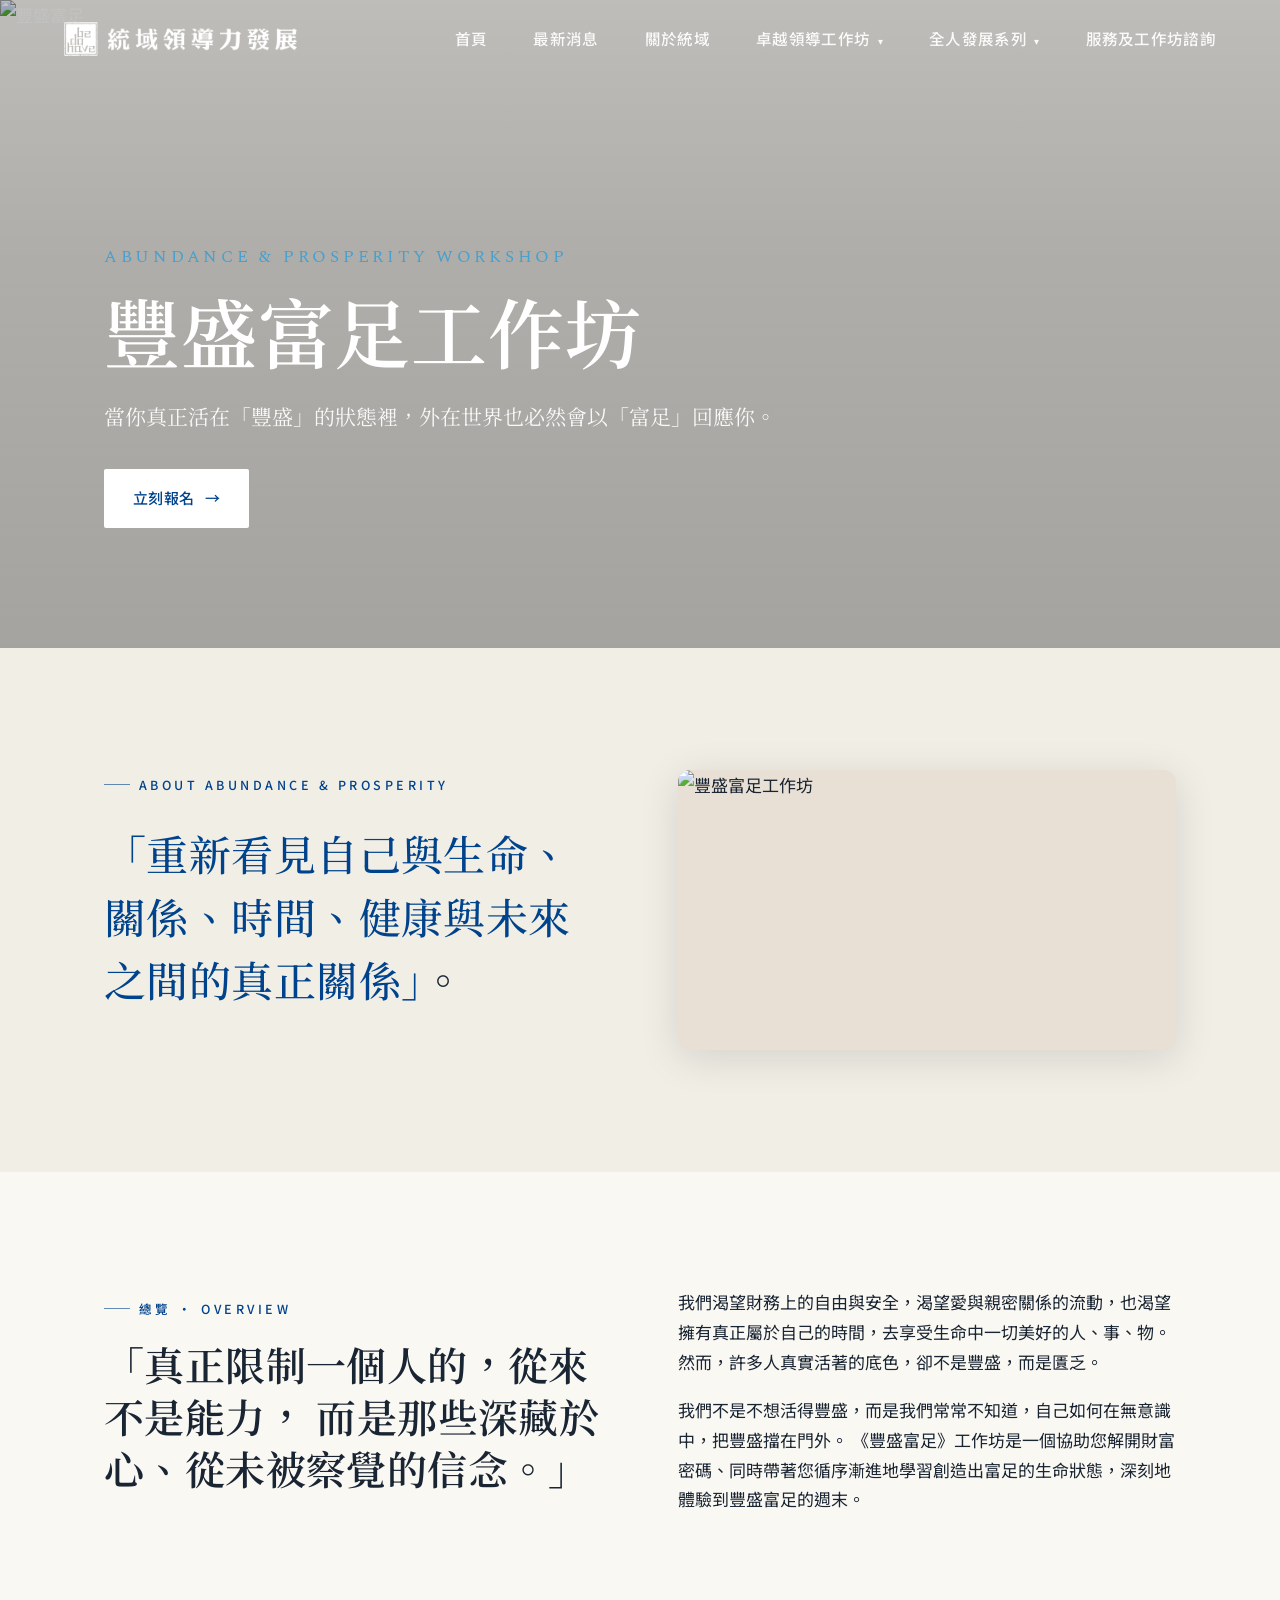
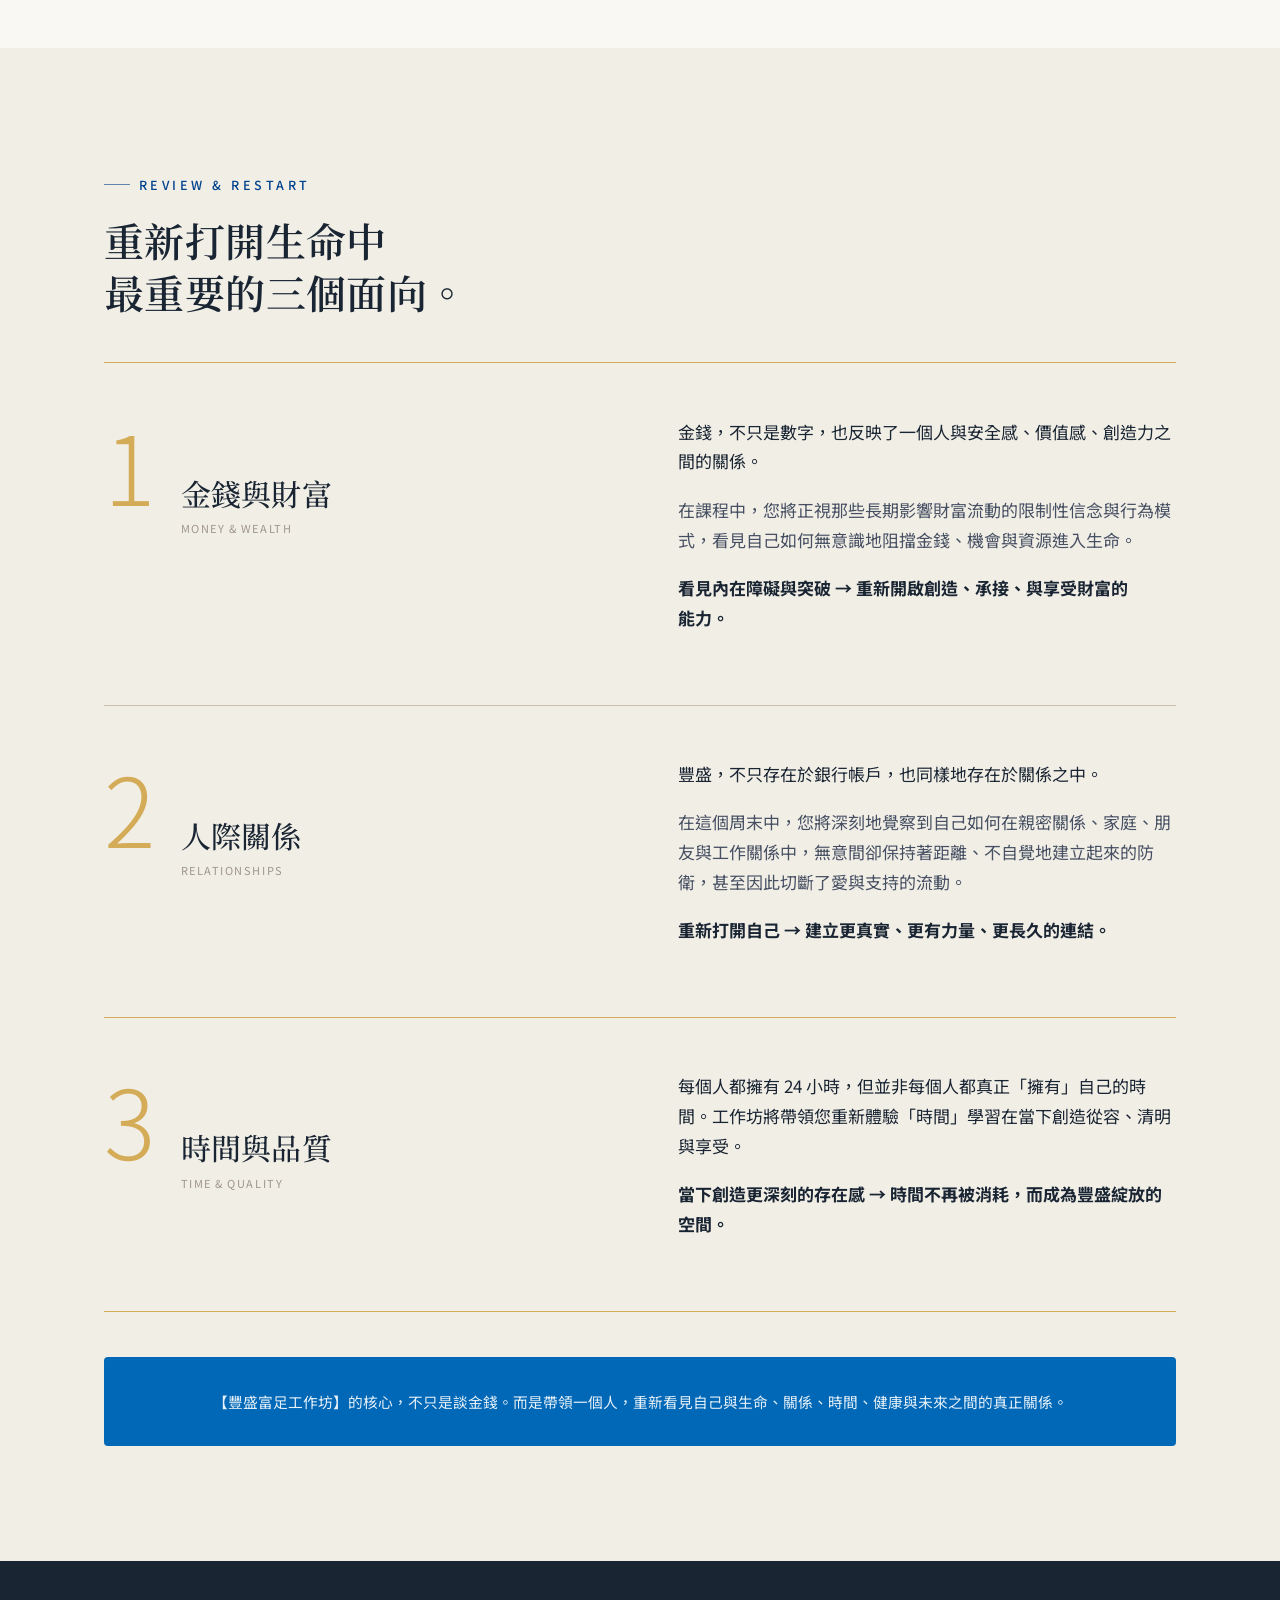
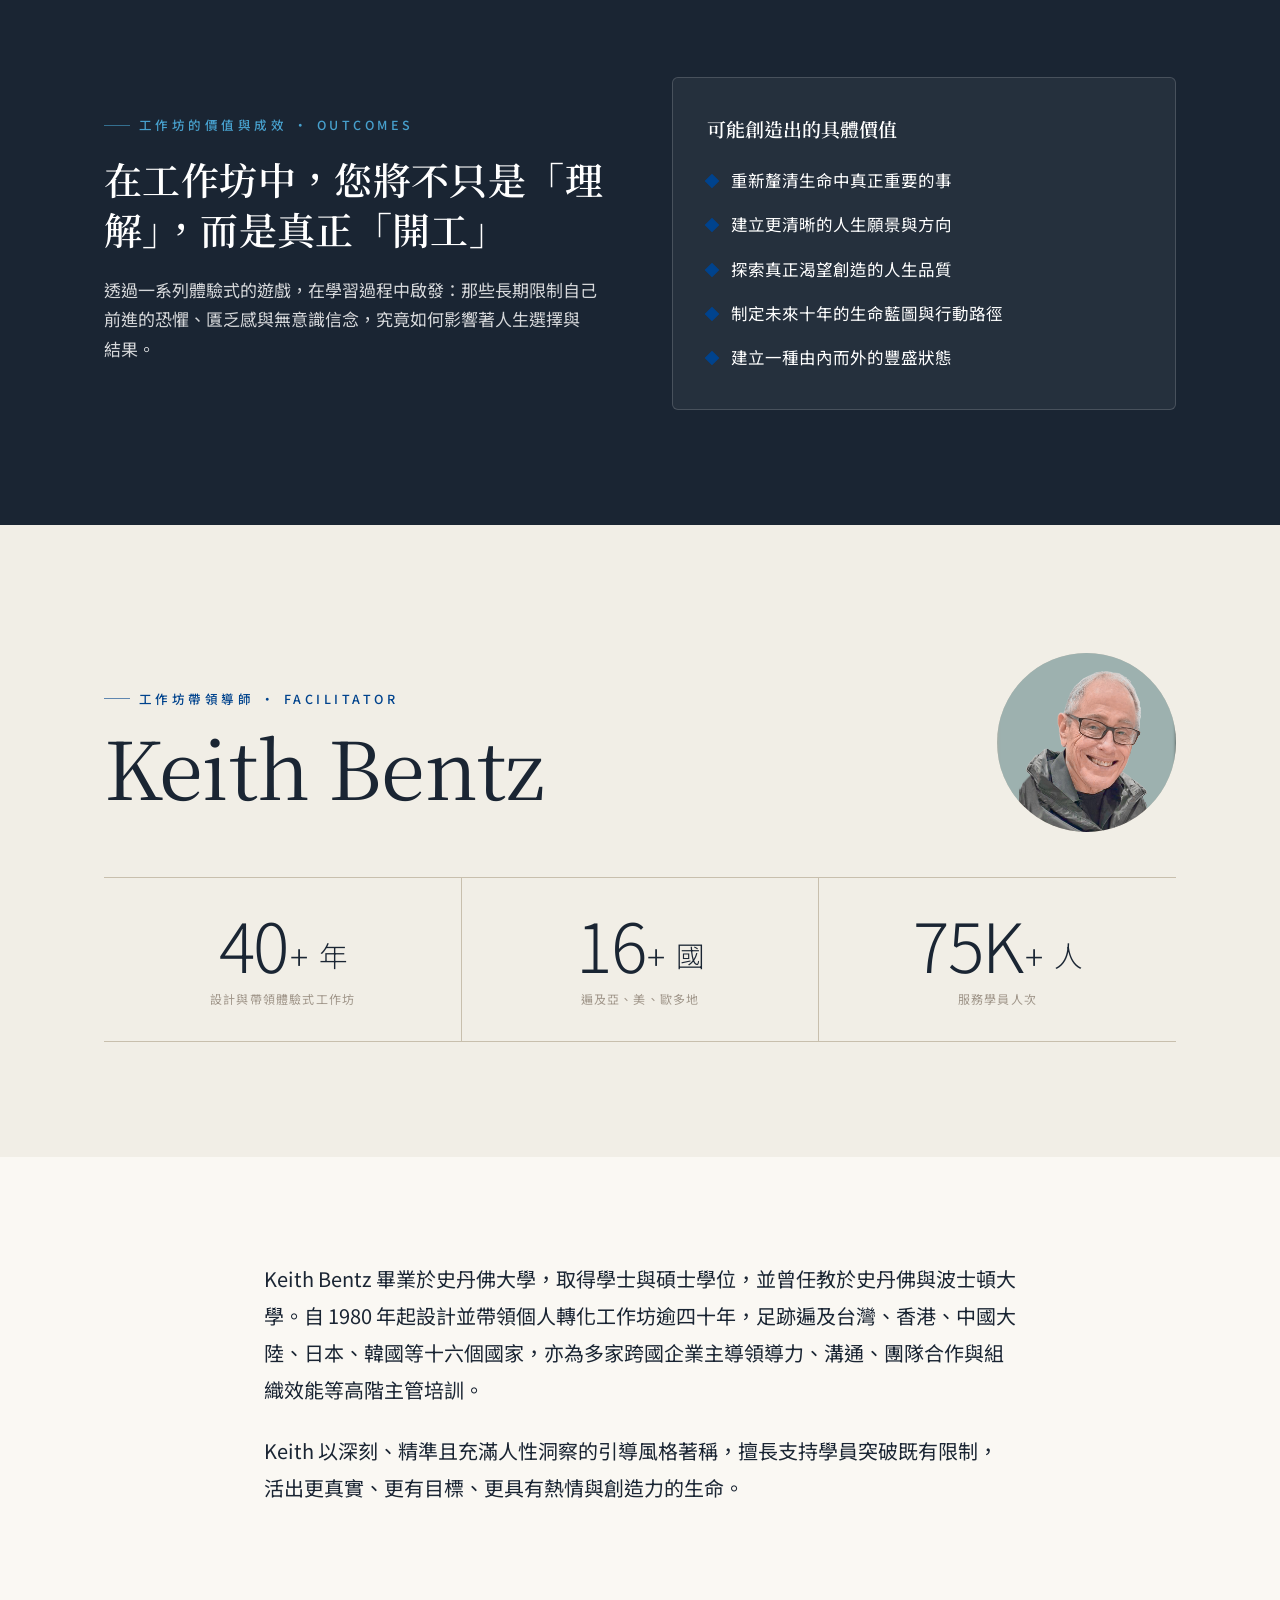
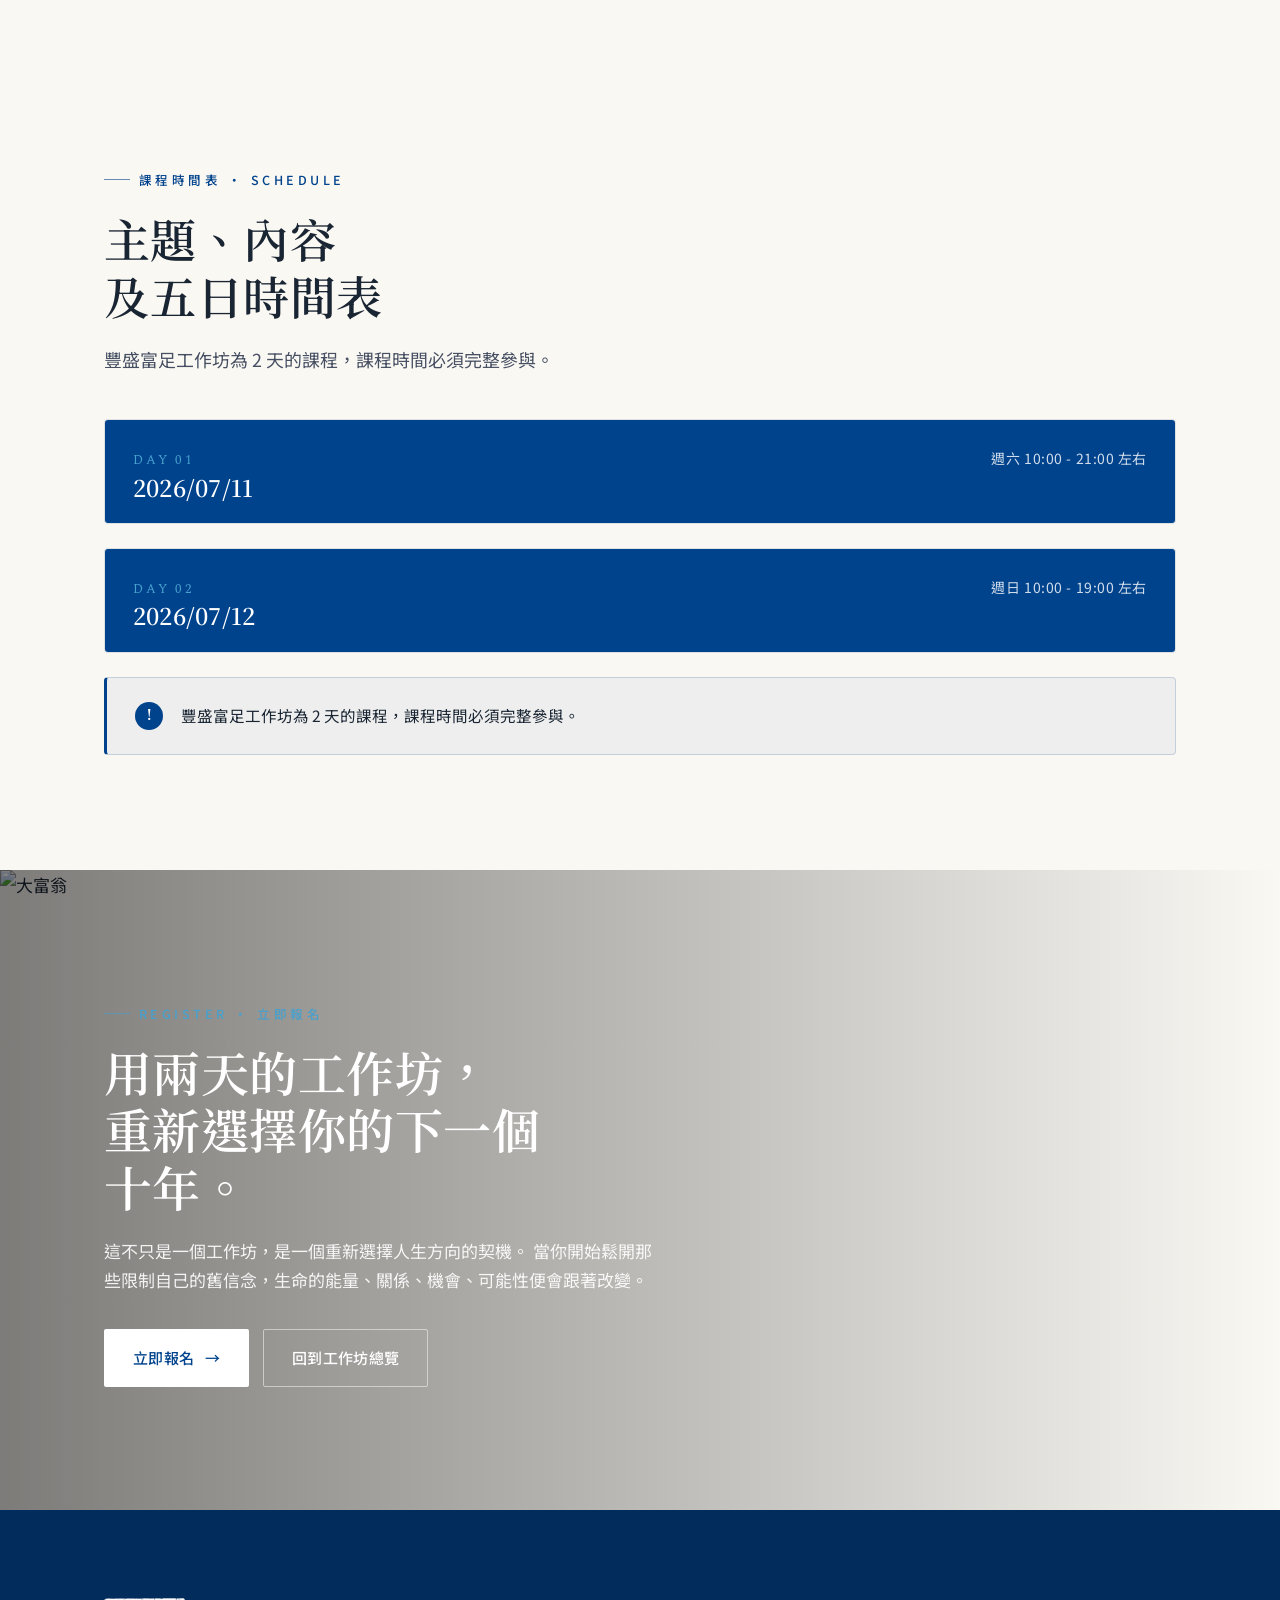
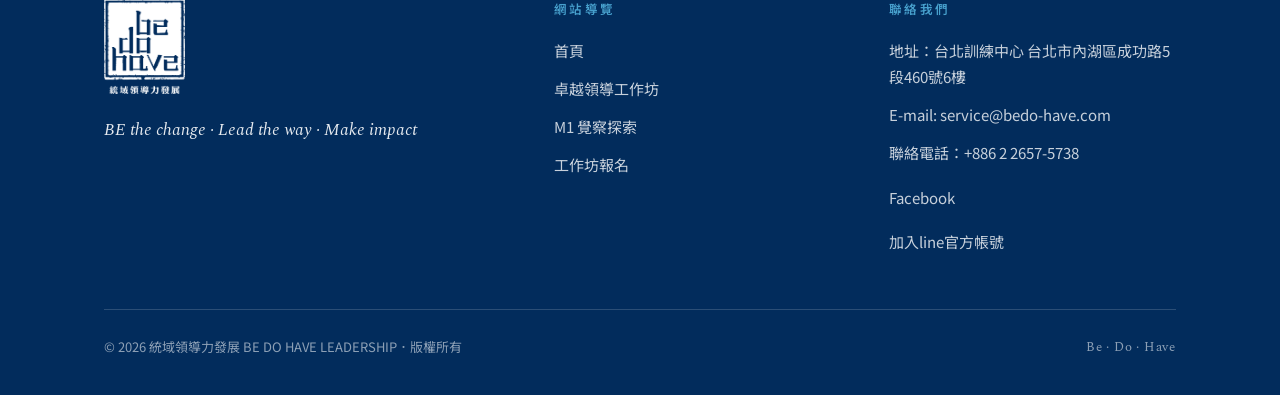
==== commit a0980d13: "updated20260624_1255" ====
--- a/abundance&prosperity.html
+++ b/abundance&prosperity.html
@@ -20,6 +20,8 @@
   
     <nav class="nav">
       <a class="navlink" href="index.html">首頁</a>
+      <a class="navlink" href="#最新消息">最新消息</a>
+      <a class="navlink" href="#about">關於統域</a>
       <div class="nav-dropdown">
         <a class="navlink has-dropdown" href="workshop.html">卓越領導工作坊 <span class="dropdown-arrow">▾</span></a>
         <div class="dropdown-menu">
@@ -42,6 +44,7 @@
 </header>
 
 <!-- ============ MOBILE NAV ============ -->
+
 <div class="mobile-nav">
   <div class="m-top">
     <img src="assets/img/logo-horizontal.png" alt="統域領導力發展">
@@ -72,6 +75,7 @@
   </nav>
   <div class="m-cta"><a class="btn btn-primary" href="register.html">服務及工作坊諮詢<span class="arr">→</span></a></div>
 </div>
+
 
 
 <!-- PAGE HERO -->
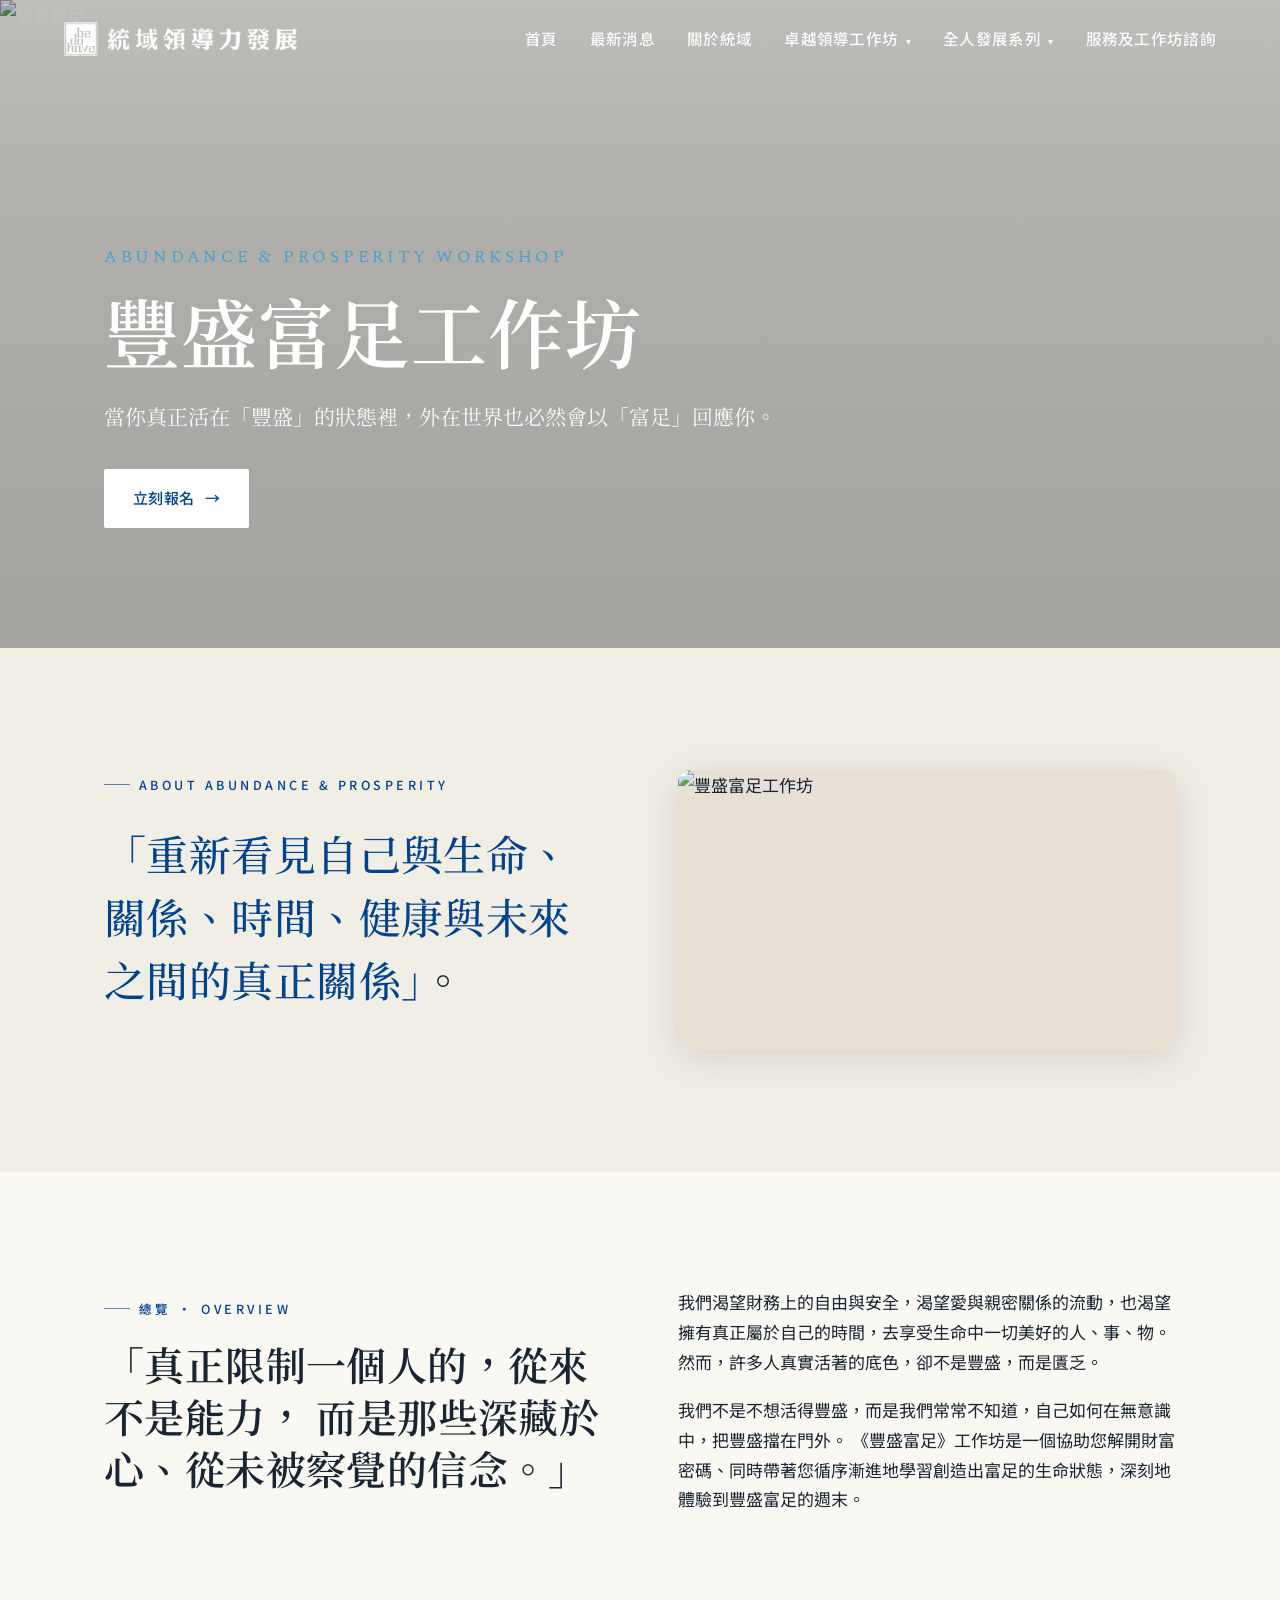
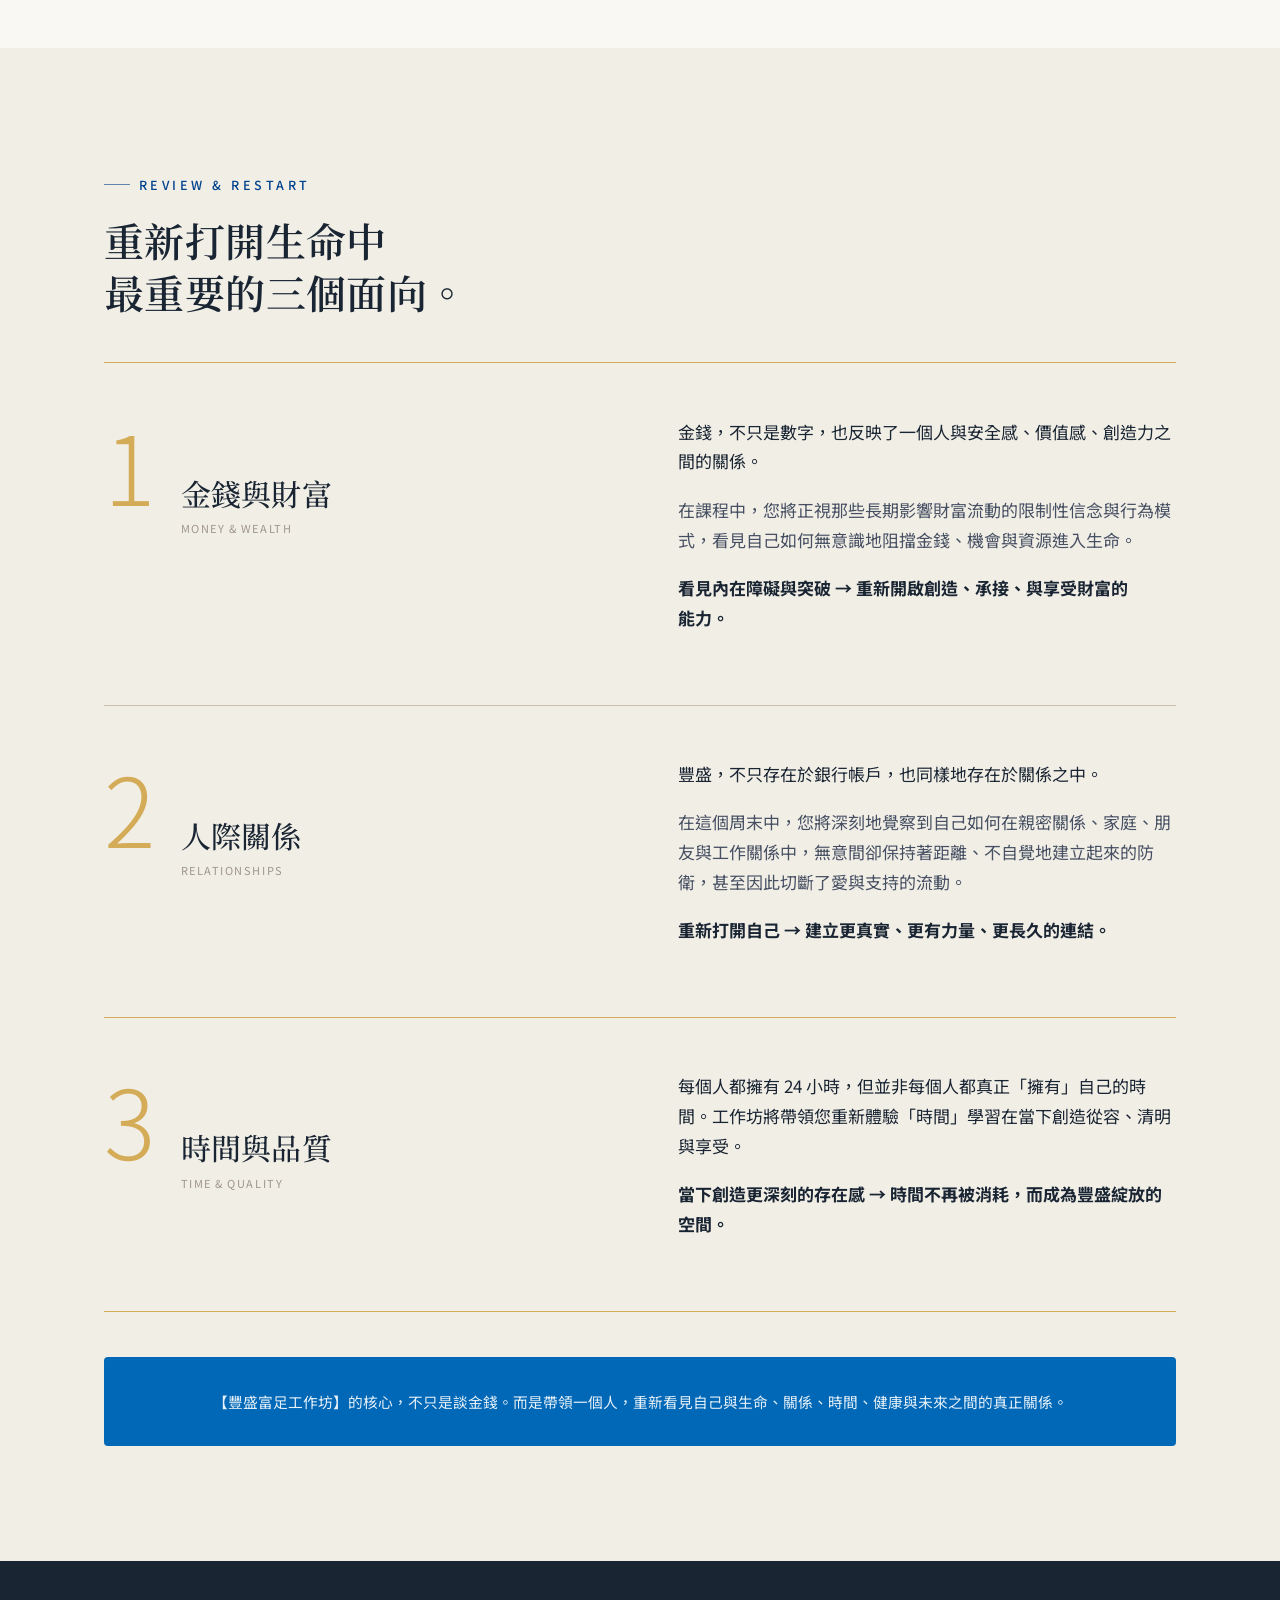
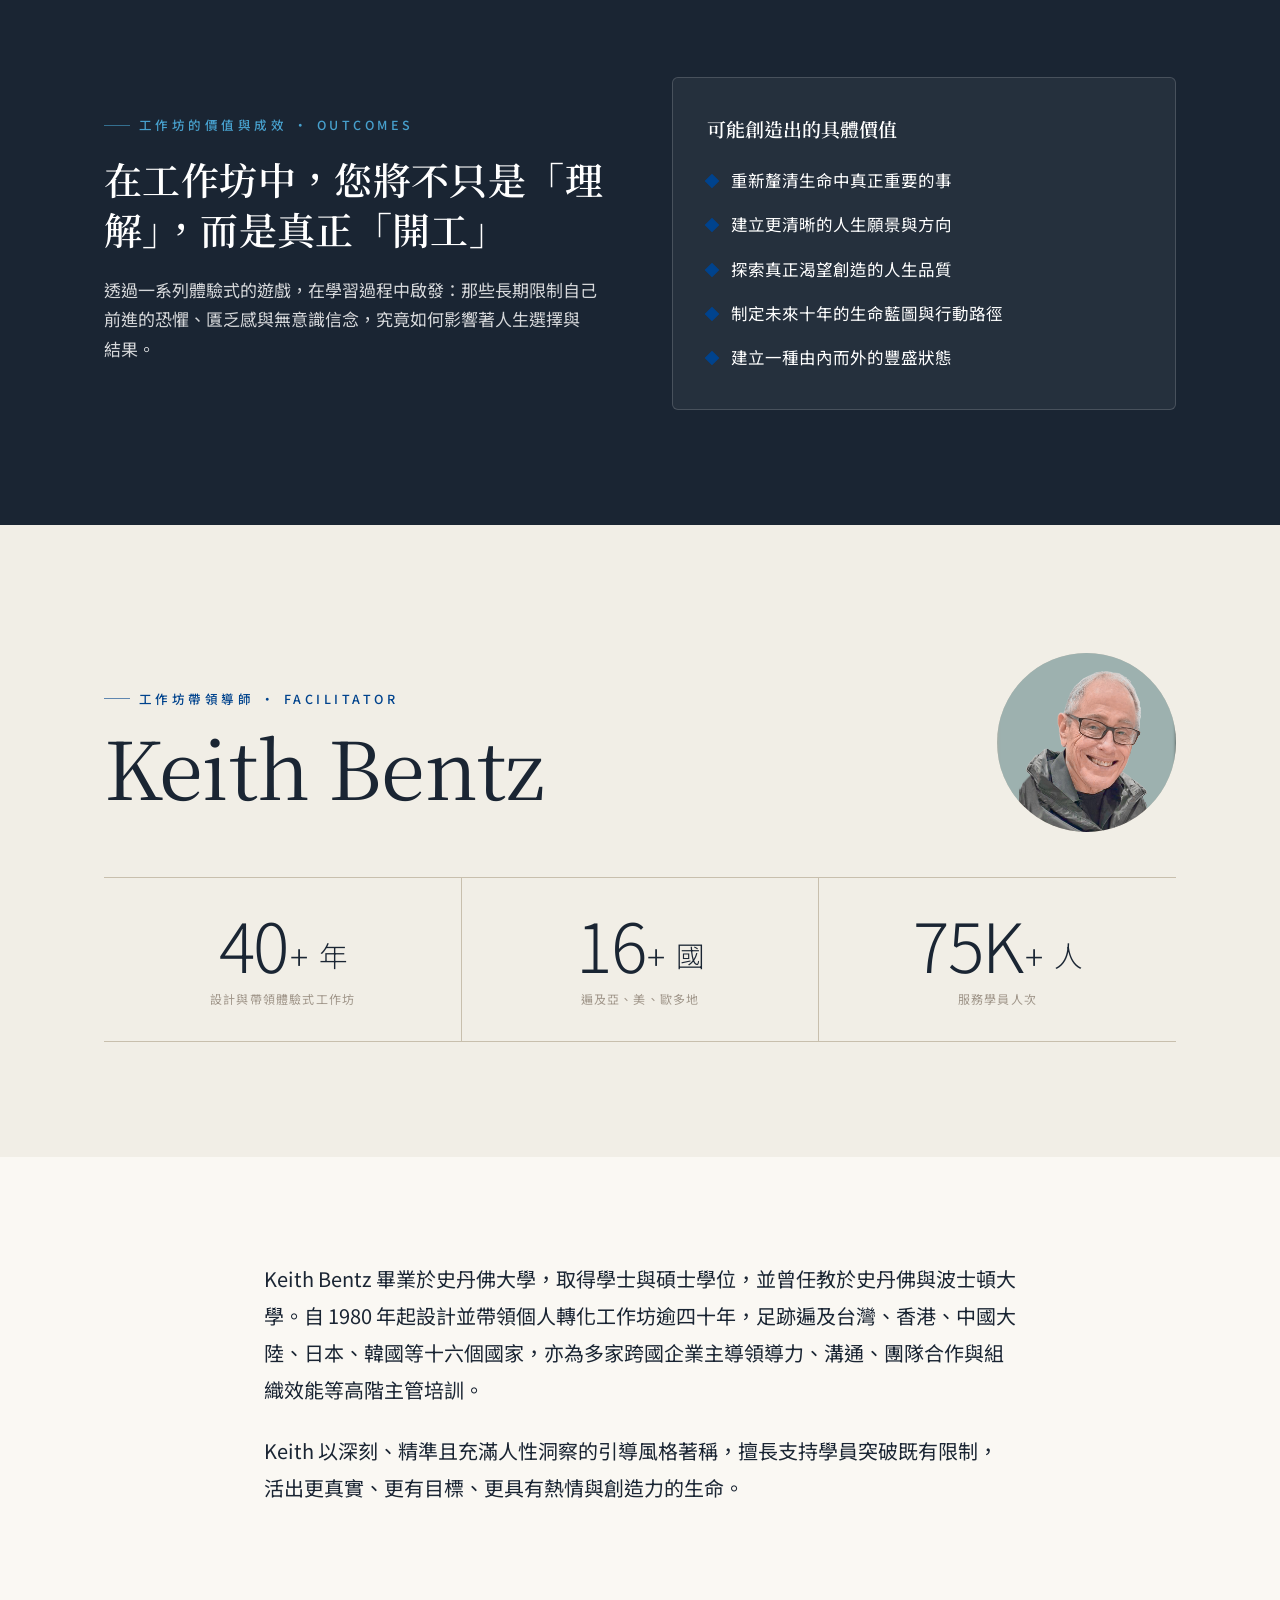
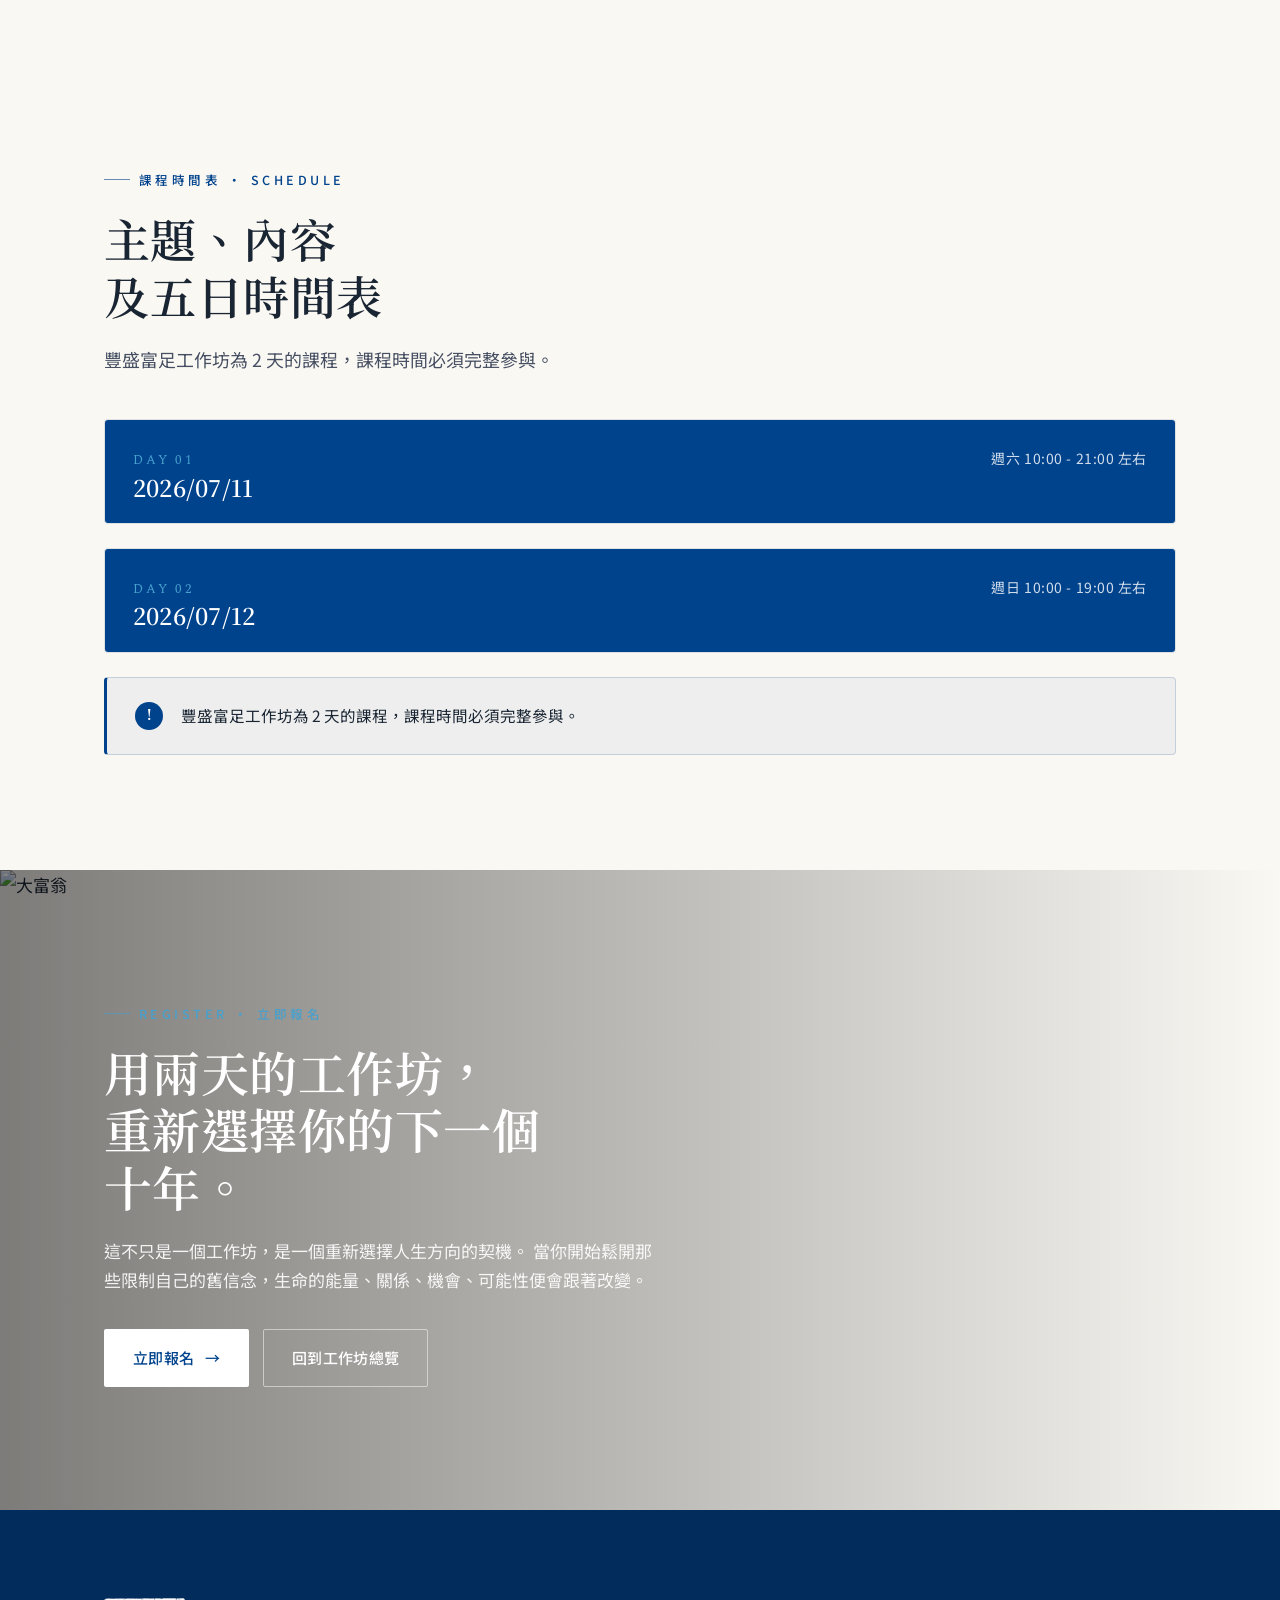
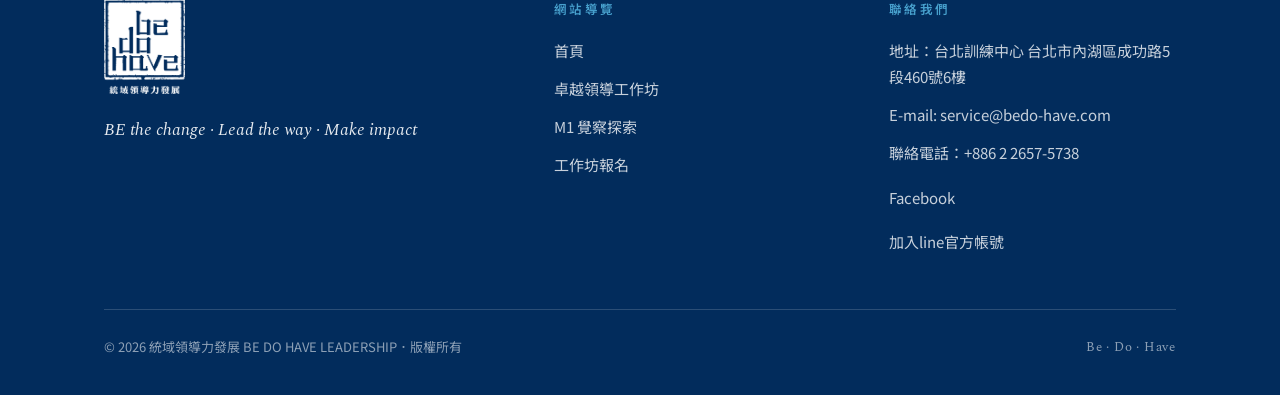
==== commit 0fa45293: "updated20260624_1304" ====
--- a/abundance&prosperity.html
+++ b/abundance&prosperity.html
@@ -20,8 +20,8 @@
   
     <nav class="nav">
       <a class="navlink" href="index.html">首頁</a>
-      <a class="navlink" href="#最新消息">最新消息</a>
-      <a class="navlink" href="#about">關於統域</a>
+      <a class="navlink" href="index.html#latestnews">最新消息</a>
+      <a class="navlink" href="index.html#about">關於統域</a>
       <div class="nav-dropdown">
         <a class="navlink has-dropdown" href="workshop.html">卓越領導工作坊 <span class="dropdown-arrow">▾</span></a>
         <div class="dropdown-menu">
@@ -43,6 +43,7 @@
   </div>
 </header>
 
+
 <!-- ============ MOBILE NAV ============ -->
 
 <div class="mobile-nav">
@@ -52,6 +53,8 @@
   </div>
   <nav class="m-links">
     <a href="index.html">首頁<span class="en">Home</span></a>
+    <a href="index.html#about">關於統域<span class="en">About BDH</span></a>
+    <a href="index.html#latestnews">最新消息<span class="en">Latest News</span></a>
     <div class="m-accordion">
       <button class="m-accordion-toggle" aria-expanded="false">
         <span class="m-accordion-label">卓越領導工作坊<span class="en">Beyond Excellence Leadership</span></span>
@@ -75,7 +78,6 @@
   </nav>
   <div class="m-cta"><a class="btn btn-primary" href="register.html">服務及工作坊諮詢<span class="arr">→</span></a></div>
 </div>
-
 
 
 <!-- PAGE HERO -->
--- a/assets/site.css
+++ b/assets/site.css
@@ -117,7 +117,7 @@
   height:78px;max-width:1340px;margin-inline:auto;padding-inline:var(--gutter);transition:height .4s var(--ease);}
 .brand img{height:34px;width:auto;transition:opacity .3s;}
 .brand .logo-white{display:none;}
-.nav{display:flex;align-items:center;gap:clamp(32px,3.6vw,56px);}
+.nav{display:flex;align-items:center;gap:clamp(32px,3.6vw,30px);}
 .nav a.navlink{font-family:var(--sans);font-size:15.5px;font-weight:500;color:var(--ink);position:relative;padding:6px 0;letter-spacing:.02em;}
 .nav a.navlink::after{content:"";position:absolute;left:0;bottom:0;width:0;height:1.5px;background:var(--indigo);transition:width .3s var(--ease);}
 .nav a.navlink:hover::after,.nav a.navlink.active::after{width:100%;}
@@ -144,7 +144,7 @@
 
 /* transparent over hero */
 .site-header.on-hero{color:#fff;}
-.site-header.on-hero .navlink{color:rgba(255,255,255,.92);}
+.site-header.on-hero .navlink{color:rgba(255,255,255,.95);}
 .site-header.on-hero .navlink::after{background:#fff;}
 .site-header.on-hero .navlink.active{color:#fff;}
 .site-header.on-hero .brand .logo-dark{display:none;}
@@ -390,12 +390,14 @@
   .footer-top{grid-template-columns:1fr 1fr;}
   .footer-brand{grid-column:1 / -1;}
 }
+@media (max-width:1035px){
+  .nav{display:none;}
+  .menu-toggle{display:flex;}
+  .header-cta{display:none;}
+}
 @media (max-width:860px){
   body{font-size:16px;}
-  .nav{display:none;}
   .nowrap-heading{white-space:normal !important;}
-  .menu-toggle{display:flex;}
-  .header-cta{display:none;}
   .cols-2,.cols-3,.cols-4{grid-template-columns:1fr;}
   .bdh-row{grid-template-columns:1fr;}
   .bdh-item{border-right:0 !important;}
